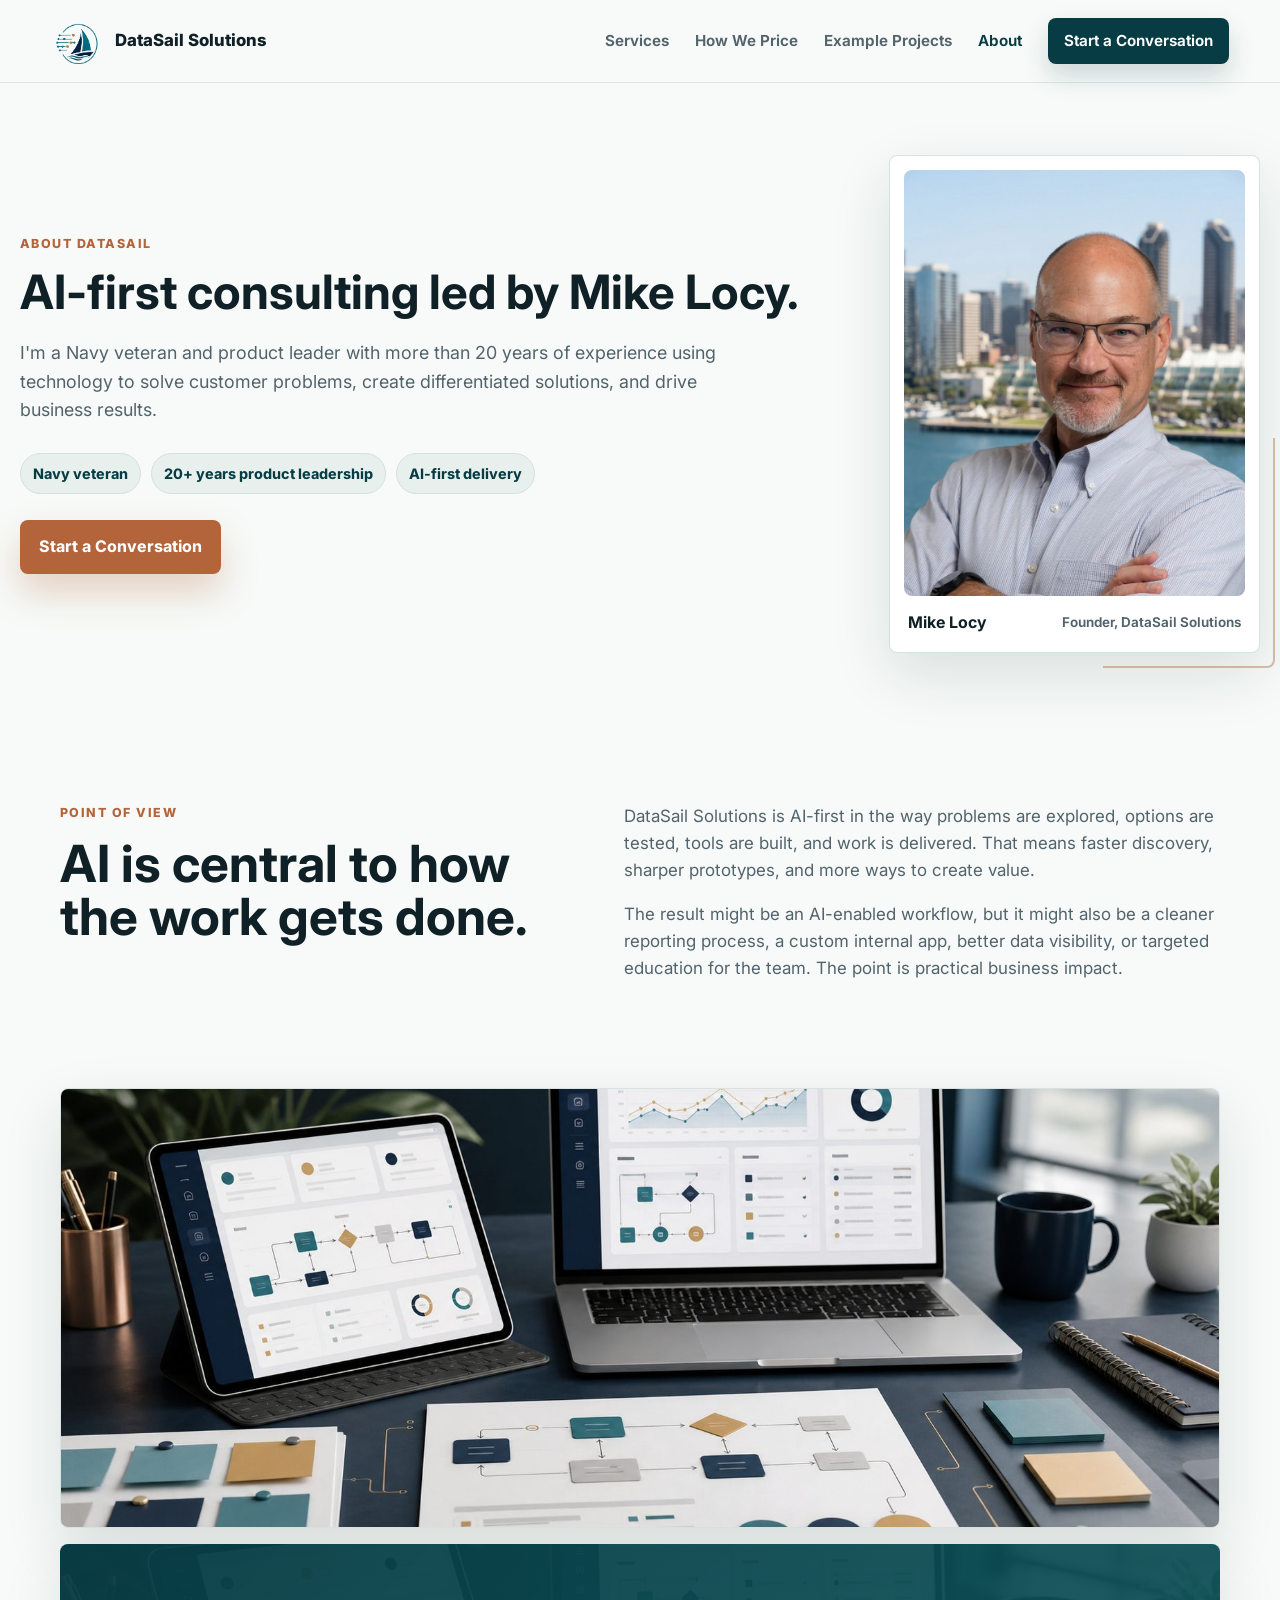
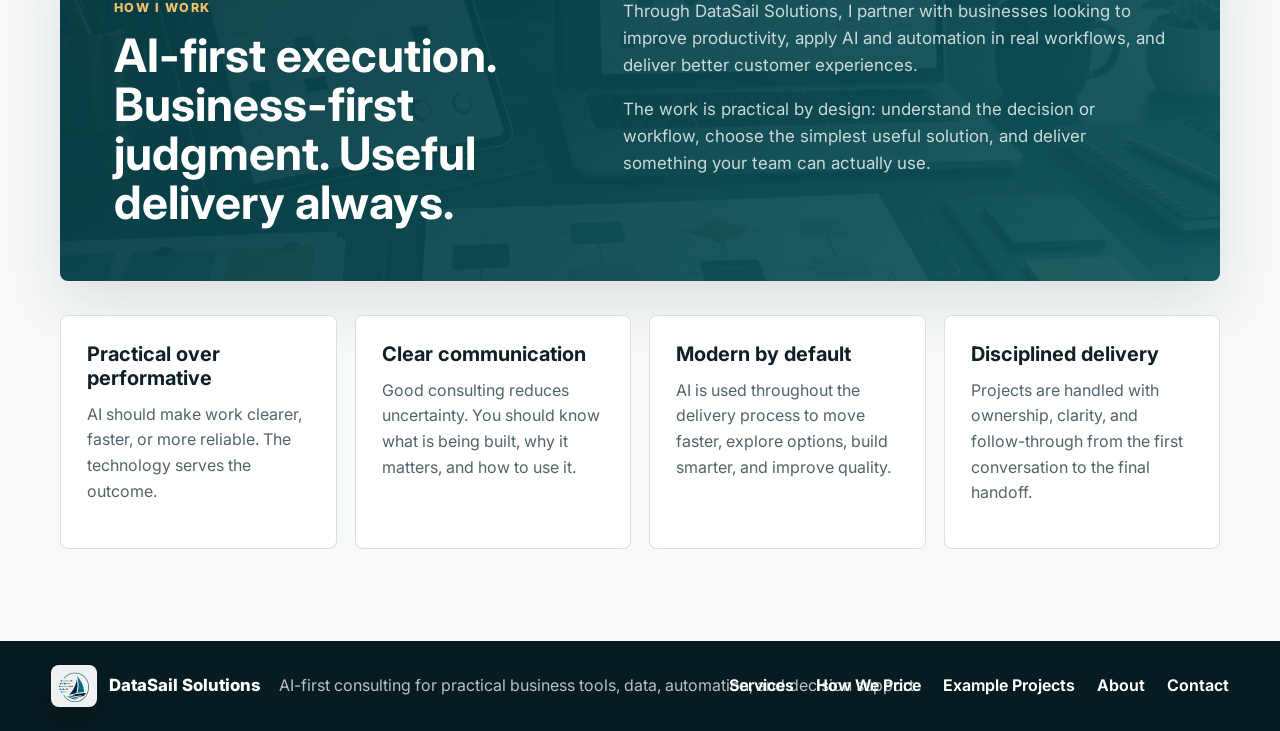
==== about.html @ 383c93e5 "Make site positioning AI-first" ====
<!DOCTYPE html>
<html lang="en">
<head>
  <meta charset="UTF-8">
  <meta name="viewport" content="width=device-width, initial-scale=1.0">
  <meta name="description" content="Learn about DataSail Solutions, an AI-first consulting practice led by Mike Locy and focused on practical business outcomes.">
  <title>About | DataSail Solutions AI-First Consulting</title>
  <link rel="preconnect" href="https://fonts.googleapis.com">
  <link rel="preconnect" href="https://fonts.gstatic.com" crossorigin>
  <link href="https://fonts.googleapis.com/css2?family=Inter:wght@400;500;600;700;800&display=swap" rel="stylesheet">
  <link rel="icon" type="image/png" sizes="32x32" href="assets/favicon-32.png">
  <link rel="apple-touch-icon" href="assets/apple-touch-icon.png">
  <link rel="stylesheet" href="css/styles.css?v=20260608-ai-first">
</head>
<body>
  <header class="site-header">
    <a class="brand" href="index.html" aria-label="Datasail Solutions home">
      <img class="brand-mark-img" src="assets/datasail-mark-option-5.png" alt="">
      <span class="brand-name">DataSail Solutions</span>
    </a>
    <button class="nav-toggle" type="button" aria-expanded="false" aria-controls="site-nav">
      <span class="sr-only">Open navigation</span>
      <span></span>
      <span></span>
      <span></span>
    </button>
    <nav class="site-nav" id="site-nav">
      <a href="services.html">Services</a>
      <a href="pricing.html">How We Price</a>
      <a href="projects.html">Example Projects</a>
      <a aria-current="page" href="about.html">About</a>
      <a class="nav-cta" href="contact.html">Start a Conversation</a>
    </nav>
  </header>

  <main>
    <section class="page-hero about-hero">
      <div class="about-hero-copy">
        <p class="eyebrow">About DataSail</p>
        <h1>AI-first consulting led by Mike Locy.</h1>
        <p>I'm a Navy veteran and product leader with more than 20 years of experience using technology to solve customer problems, create differentiated solutions, and drive business results.</p>
        <div class="about-hero-points" aria-label="Founder highlights">
          <span>Navy veteran</span>
          <span>20+ years product leadership</span>
          <span>AI-first delivery</span>
        </div>
        <a class="button primary" href="contact.html">Start a Conversation</a>
      </div>
      <figure class="about-hero-photo">
        <img src="assets/mike-locy.png" alt="Mike Locy, founder of Datasail Solutions">
        <figcaption>
          <strong>Mike Locy</strong>
          <span>Founder, DataSail Solutions</span>
        </figcaption>
      </figure>
    </section>

    <section class="section split about-story">
      <div>
        <p class="section-kicker">Point of view</p>
        <h2>AI is central to how the work gets done.</h2>
      </div>
      <div class="prose">
        <p>DataSail Solutions is AI-first in the way problems are explored, options are tested, tools are built, and work is delivered. That means faster discovery, sharper prototypes, and more ways to create value.</p>
        <p>The result might be an AI-enabled workflow, but it might also be a cleaner reporting process, a custom internal app, better data visibility, or targeted education for the team. The point is practical business impact.</p>
      </div>
    </section>

    <section class="section image-band image-band-tight">
      <img src="assets/workflow-tools.jpg" alt="Business dashboards and workflow systems arranged on a desk">
    </section>

    <section class="section about-founder-band">
      <div>
        <p class="section-kicker">How I work</p>
        <h2>AI-first execution. Business-first judgment. Useful delivery always.</h2>
      </div>
      <div class="prose">
        <p>Through DataSail Solutions, I partner with businesses looking to improve productivity, apply AI and automation in real workflows, and deliver better customer experiences.</p>
        <p>The work is practical by design: understand the decision or workflow, choose the simplest useful solution, and deliver something your team can actually use.</p>
      </div>
    </section>

    <section class="section values-grid">
      <article>
        <h3>Practical over performative</h3>
        <p>AI should make work clearer, faster, or more reliable. The technology serves the outcome.</p>
      </article>
      <article>
        <h3>Clear communication</h3>
        <p>Good consulting reduces uncertainty. You should know what is being built, why it matters, and how to use it.</p>
      </article>
      <article>
        <h3>Modern by default</h3>
        <p>AI is used throughout the delivery process to move faster, explore options, build smarter, and improve quality.</p>
      </article>
      <article>
        <h3>Disciplined delivery</h3>
        <p>Projects are handled with ownership, clarity, and follow-through from the first conversation to the final handoff.</p>
      </article>
    </section>
  </main>

  <footer class="site-footer">
    <div>
      <a class="brand footer-brand" href="index.html">
        <span class="footer-mark-chip"><img class="brand-mark-img" src="assets/datasail-mark-option-5.png" alt=""></span>
        <span class="brand-name">DataSail Solutions</span>
      </a>
      <p>AI-first consulting for practical business tools, data, automation, and decision support.</p>
    </div>
    <div class="footer-links">
      <a href="services.html">Services</a>
      <a href="pricing.html">How We Price</a>
      <a href="projects.html">Example Projects</a>
      <a href="about.html">About</a>
      <a href="contact.html">Contact</a>
    </div>
  </footer>

  <script src="js/main.js"></script>
</body>
</html>
---- css/styles.css ----
:root {
  --ink: #102027;
  --muted: #52636c;
  --line: #d7e0de;
  --paper: #f7faf8;
  --white: #ffffff;
  --teal: #0c6b6f;
  --teal-dark: #083c44;
  --copper: #b4643b;
  --gold: #d5a44b;
  --mist: #e8f0ed;
  --shadow: 0 22px 60px rgba(16, 32, 39, 0.12);
  --max: 1160px;
}

* {
  box-sizing: border-box;
}

html {
  scroll-behavior: smooth;
}

body {
  margin: 0;
  font-family: "Inter", Arial, sans-serif;
  color: var(--ink);
  background: var(--paper);
  line-height: 1.6;
}

a {
  color: inherit;
  text-decoration: none;
}

img {
  max-width: 100%;
  display: block;
}

@keyframes fade-up {
  from {
    opacity: 0;
    transform: translateY(18px);
  }

  to {
    opacity: 1;
    transform: translateY(0);
  }
}

@keyframes soft-pulse {
  0%,
  100% {
    box-shadow: 0 0 0 0 rgba(241, 193, 107, 0);
  }

  50% {
    box-shadow: 0 0 0 8px rgba(241, 193, 107, 0.12);
  }
}

@keyframes model-step {
  0%,
  14% {
    background: rgba(7, 28, 33, 0.52);
    border-color: rgba(255, 255, 255, 0.14);
    transform: translateX(0);
  }

  20%,
  34% {
    background: rgba(241, 193, 107, 0.24);
    border-color: rgba(241, 193, 107, 0.62);
    transform: translateX(6px);
  }

  42%,
  100% {
    background: rgba(7, 28, 33, 0.52);
    border-color: rgba(255, 255, 255, 0.14);
    transform: translateX(0);
  }
}

@keyframes value-sweep {
  0% {
    transform: translateX(-110%);
    opacity: 0;
  }

  18%,
  78% {
    opacity: 1;
  }

  100% {
    transform: translateX(110%);
    opacity: 0;
  }
}

@keyframes connector-flow {
  0% {
    background-position: 0 0;
  }

  100% {
    background-position: 42px 0;
  }
}

@keyframes loop-card-glow {
  0%,
  100% {
    border-color: rgba(255, 255, 255, 0.14);
    background: rgba(255, 255, 255, 0.08);
  }

  50% {
    border-color: rgba(241, 193, 107, 0.58);
    background: rgba(241, 193, 107, 0.12);
  }
}

.hero-animate {
  animation: fade-up 0.7s ease both;
}

.hero-animate:nth-child(2) {
  animation-delay: 0.12s;
}

.reveal {
  opacity: 0;
  transform: translateY(18px);
  transition:
    opacity 0.55s ease,
    transform 0.55s ease;
}

.reveal.is-visible {
  opacity: 1;
  transform: translateY(0);
}

.service-card,
.values-grid article,
.contact-panel,
.contact-notes,
.pricing-value-strip article,
.map-node,
.pricing-statement,
.pricing-callout,
.pricing-detail-grid article {
  transition:
    transform 0.2s ease,
    box-shadow 0.2s ease,
    border-color 0.2s ease;
}

.service-card:hover,
.values-grid article:hover,
.contact-panel:hover,
.contact-notes:hover,
.pricing-value-strip article:hover,
.map-node:hover,
.pricing-statement:hover,
.pricing-callout:hover,
.pricing-detail-grid article:hover {
  transform: translateY(-3px);
  border-color: rgba(12, 107, 111, 0.28);
  box-shadow: 0 18px 44px rgba(16, 32, 39, 0.1);
}

.sr-only {
  position: absolute;
  width: 1px;
  height: 1px;
  padding: 0;
  margin: -1px;
  overflow: hidden;
  clip: rect(0, 0, 0, 0);
  white-space: nowrap;
  border: 0;
}

.site-header {
  position: sticky;
  top: 0;
  z-index: 20;
  display: flex;
  align-items: center;
  justify-content: space-between;
  gap: 24px;
  padding: 18px clamp(20px, 4vw, 56px);
  background: rgba(247, 250, 248, 0.9);
  border-bottom: 1px solid rgba(215, 224, 222, 0.75);
  backdrop-filter: blur(16px);
}

.brand {
  display: inline-flex;
  align-items: center;
  gap: 12px;
  flex: 0 0 auto;
  min-width: 0;
}

.brand-mark-img {
  width: 52px;
  height: 46px;
  object-fit: contain;
  flex: 0 0 auto;
}

.brand-name {
  color: var(--ink);
  font-size: 1.05rem;
  font-weight: 800;
  letter-spacing: 0;
  line-height: 1.05;
  white-space: nowrap;
}

.site-nav {
  display: flex;
  align-items: center;
  gap: 26px;
  color: var(--muted);
  font-size: 0.95rem;
  font-weight: 650;
}

.site-nav a {
  transition: color 0.2s ease;
}

.site-nav a:hover,
.site-nav a[aria-current="page"] {
  color: var(--teal-dark);
}

.nav-cta {
  color: var(--white) !important;
  background: var(--teal-dark);
  padding: 11px 16px;
  border-radius: 8px;
  box-shadow: 0 12px 26px rgba(8, 60, 68, 0.18);
}

.nav-toggle {
  display: none;
  width: 44px;
  height: 44px;
  border: 1px solid var(--line);
  border-radius: 8px;
  background: var(--white);
  padding: 10px;
}

.nav-toggle span:not(.sr-only) {
  display: block;
  height: 2px;
  margin: 5px 0;
  background: var(--ink);
}

.hero {
  position: relative;
  min-height: min(700px, calc(100svh - 82px));
  display: grid;
  align-items: center;
  overflow: hidden;
  color: var(--white);
  background: #08272d;
}

.hero-bg {
  position: absolute;
  inset: 0;
  background:
    linear-gradient(90deg, rgba(8, 39, 45, 0.96), rgba(8, 39, 45, 0.78) 44%, rgba(8, 39, 45, 0.28)),
    linear-gradient(135deg, rgba(12, 107, 111, 0.38), rgba(180, 100, 59, 0.2)),
    url("../assets/consulting-hero.jpg");
  background-size: cover;
  background-position: center;
}

.hero-content {
  position: relative;
  width: min(var(--max), calc(100% - 40px));
  margin: 0 auto;
  padding: 82px 0 86px;
}

.eyebrow,
.section-kicker {
  margin: 0 0 14px;
  color: var(--copper);
  font-size: 0.78rem;
  font-weight: 800;
  letter-spacing: 0.12em;
  text-transform: uppercase;
}

.hero .eyebrow {
  color: #f1c16b;
}

h1,
h2,
h3,
p {
  margin-top: 0;
}

h1 {
  max-width: 1050px;
  margin-bottom: 22px;
  font-size: clamp(2.8rem, 4.8vw, 5rem);
  line-height: 1;
  letter-spacing: 0;
}

.hero-lede {
  max-width: 680px;
  color: rgba(255, 255, 255, 0.82);
  font-size: clamp(1.05rem, 1.45vw, 1.22rem);
}

.hero-actions {
  display: flex;
  flex-wrap: wrap;
  gap: 14px;
  margin-top: 26px;
}

.button {
  display: inline-flex;
  align-items: center;
  justify-content: center;
  min-height: 48px;
  padding: 13px 18px;
  border: 1px solid transparent;
  border-radius: 8px;
  font-weight: 750;
}

.button.primary {
  color: var(--white);
  background: var(--copper);
  box-shadow: 0 18px 36px rgba(180, 100, 59, 0.28);
}

.button.secondary {
  color: var(--white);
  border-color: rgba(255, 255, 255, 0.38);
  background: rgba(255, 255, 255, 0.08);
}

.trust-strip {
  display: flex;
  flex-wrap: wrap;
  gap: 10px;
  margin-top: 34px;
}

.trust-strip span {
  color: rgba(255, 255, 255, 0.82);
  border: 1px solid rgba(255, 255, 255, 0.22);
  background: rgba(255, 255, 255, 0.08);
  border-radius: 999px;
  padding: 8px 12px;
  font-size: 0.9rem;
  font-weight: 650;
}

.section {
  width: min(var(--max), calc(100% - 40px));
  margin: 0 auto;
  padding: 92px 0;
}

.split {
  display: grid;
  grid-template-columns: minmax(0, 0.9fr) minmax(0, 1.1fr);
  gap: clamp(34px, 6vw, 82px);
}

.align-center {
  align-items: center;
}

.intro h2,
.section-heading h2,
.dark-band h2,
.cta-band h2,
.page-hero h1,
.detail-row h2,
.about-story h2 {
  font-size: clamp(2rem, 4vw, 4rem);
  line-height: 1.04;
  letter-spacing: 0;
}

.prose {
  color: var(--muted);
  font-size: 1.06rem;
}

.prose p:last-child {
  margin-bottom: 0;
}

.visual-feature {
  display: grid;
  grid-template-columns: minmax(0, 1.08fr) minmax(0, 0.92fr);
  align-items: center;
  gap: clamp(30px, 5vw, 72px);
  padding-top: 30px;
}

.feature-image,
.image-band {
  margin: 0 auto;
}

.feature-image img,
.image-band img {
  width: 100%;
  border: 1px solid rgba(215, 224, 222, 0.9);
  border-radius: 8px;
  box-shadow: var(--shadow);
}

.feature-image {
  position: relative;
}

.feature-image::after {
  content: "";
  position: absolute;
  right: -18px;
  bottom: -18px;
  width: 42%;
  height: 42%;
  border-right: 2px solid rgba(180, 100, 59, 0.45);
  border-bottom: 2px solid rgba(180, 100, 59, 0.45);
  border-radius: 0 0 8px 0;
  pointer-events: none;
}

.feature-copy h2 {
  margin-bottom: 20px;
  font-size: clamp(2rem, 4vw, 3.7rem);
  line-height: 1.05;
}

.feature-copy p:not(.section-kicker) {
  color: var(--muted);
  font-size: 1.06rem;
}

.mini-metrics {
  display: flex;
  flex-wrap: wrap;
  gap: 10px;
  margin-top: 28px;
}

.mini-metrics span {
  color: var(--teal-dark);
  background: var(--mist);
  border: 1px solid var(--line);
  border-radius: 999px;
  padding: 8px 12px;
  font-size: 0.9rem;
  font-weight: 750;
}

.section-heading {
  max-width: 760px;
  margin-bottom: 36px;
}

.card-grid {
  display: grid;
  grid-template-columns: repeat(4, minmax(0, 1fr));
  gap: 18px;
}

.service-card {
  min-height: 310px;
  padding: 26px;
  background: var(--white);
  border: 1px solid var(--line);
  border-radius: 8px;
  box-shadow: 0 12px 34px rgba(16, 32, 39, 0.06);
}

.card-icon {
  display: inline-grid;
  place-items: center;
  width: 44px;
  height: 36px;
  margin-bottom: 32px;
  color: var(--teal-dark);
  background: var(--mist);
  border-radius: 8px;
  font-weight: 800;
}

.service-card h3,
.values-grid h3 {
  margin-bottom: 12px;
  font-size: 1.25rem;
  line-height: 1.2;
}

.service-card p,
.values-grid p {
  color: var(--muted);
}

.dark-band {
  width: 100%;
  max-width: none;
  padding: 88px clamp(20px, 4vw, 56px);
  color: var(--white);
  background: var(--teal-dark);
}

.dark-band > .split {
  width: min(var(--max), 100%);
  margin: 0 auto;
}

.dark-band .section-kicker {
  color: #f1c16b;
}

.process-list {
  display: grid;
  gap: 18px;
}

.process-list div {
  padding: 22px;
  border: 1px solid rgba(255, 255, 255, 0.16);
  border-radius: 8px;
  background: rgba(255, 255, 255, 0.06);
}

.process-list span {
  display: block;
  margin-bottom: 6px;
  color: #f1c16b;
  font-weight: 800;
}

.process-list p {
  margin-bottom: 0;
  color: rgba(255, 255, 255, 0.76);
}

.cta-band {
  display: flex;
  align-items: center;
  justify-content: space-between;
  gap: 32px;
  padding-top: 78px;
}

.cta-band h2 {
  max-width: 820px;
  margin-bottom: 0;
}

.page-hero {
  width: min(var(--max), calc(100% - 40px));
  margin: 0 auto;
  padding: 110px 0 70px;
}

.page-hero h1 {
  max-width: 950px;
  margin-bottom: 22px;
}

.page-hero p:not(.eyebrow) {
  max-width: 770px;
  color: var(--muted);
  font-size: 1.2rem;
}

.services-hero {
  width: min(1320px, calc(100% - 40px));
  display: grid;
  grid-template-columns: minmax(0, 1fr) minmax(400px, 0.76fr);
  align-items: center;
  gap: clamp(34px, 5vw, 68px);
  padding-top: 78px;
  padding-bottom: 62px;
}

.services-hero h1 {
  max-width: 760px;
  font-size: clamp(2.7rem, 3.6vw, 4.15rem);
  line-height: 1.03;
}

.services-hero p:not(.eyebrow) {
  max-width: 680px;
  font-size: clamp(1.05rem, 1.4vw, 1.18rem);
}

.services-hero figure {
  position: relative;
  margin: 0;
}

.services-hero figure::after {
  content: "";
  position: absolute;
  right: -16px;
  bottom: -16px;
  width: 44%;
  height: 44%;
  border-right: 2px solid rgba(180, 100, 59, 0.42);
  border-bottom: 2px solid rgba(180, 100, 59, 0.42);
  border-radius: 0 0 8px 0;
  pointer-events: none;
}

.services-hero img {
  width: 100%;
  aspect-ratio: 4 / 3;
  object-fit: cover;
  border: 1px solid rgba(215, 224, 222, 0.9);
  border-radius: 8px;
  box-shadow: var(--shadow);
}

.service-detail-list {
  padding-top: 54px;
}

.service-detail-list .detail-row h2 {
  max-width: 520px;
  font-size: clamp(1.9rem, 3vw, 3.2rem);
  line-height: 1.08;
}

.service-detail-list .detail-row {
  padding: 38px 0;
}

.pricing-hero {
  position: relative;
  width: 100%;
  min-height: min(520px, calc(100svh - 82px));
  display: grid;
  align-items: center;
  overflow: hidden;
  color: var(--white);
  background:
    linear-gradient(90deg, rgba(7, 28, 33, 0.96), rgba(8, 60, 68, 0.78) 48%, rgba(8, 60, 68, 0.38)),
    linear-gradient(135deg, rgba(180, 100, 59, 0.22), rgba(12, 107, 111, 0.18)),
    url("../assets/pricing-value.jpg");
  background-size: cover;
  background-position: center;
}

.pricing-hero-inner {
  width: min(1180px, calc(100% - 64px));
  margin: 0 auto;
  display: grid;
  grid-template-columns: minmax(0, 0.95fr) minmax(310px, 0.55fr);
  align-items: center;
  gap: clamp(34px, 6vw, 78px);
  padding: 56px 0 60px;
}

.pricing-hero h1 {
  max-width: 900px;
  color: var(--white);
  font-size: clamp(2.85rem, 4vw, 4.2rem);
  line-height: 1;
}

.pricing-hero-copy > p:not(.eyebrow) {
  max-width: 700px;
  color: rgba(255, 255, 255, 0.82);
  font-size: clamp(1.05rem, 1.45vw, 1.22rem);
}

.pricing-hero .eyebrow {
  color: #f1c16b;
}

.pricing-hero-points {
  display: flex;
  flex-wrap: wrap;
  gap: 10px;
  margin-top: 24px;
}

.pricing-hero-points span {
  color: rgba(255, 255, 255, 0.9);
  background: rgba(255, 255, 255, 0.1);
  border: 1px solid rgba(255, 255, 255, 0.2);
  border-radius: 999px;
  padding: 8px 12px;
  font-size: 0.9rem;
  font-weight: 750;
}

.pricing-hero-panel {
  position: relative;
  padding: 24px;
  background: rgba(255, 255, 255, 0.1);
  border: 1px solid rgba(255, 255, 255, 0.22);
  border-radius: 8px;
  box-shadow: 0 28px 70px rgba(0, 0, 0, 0.24);
  backdrop-filter: blur(18px);
  overflow: hidden;
}

.pricing-hero-panel::after {
  content: "";
  position: absolute;
  left: 0;
  right: 0;
  bottom: 0;
  height: 3px;
  background: linear-gradient(90deg, transparent, #f1c16b, transparent);
  animation: value-sweep 3.6s ease-in-out infinite;
}

.pricing-hero-panel > span {
  display: inline-flex;
  margin-bottom: 28px;
  color: var(--teal-dark);
  background: #f1c16b;
  border-radius: 999px;
  padding: 8px 12px;
  font-size: 0.78rem;
  font-weight: 800;
  letter-spacing: 0.08em;
  text-transform: uppercase;
  animation: soft-pulse 2.8s ease-in-out infinite;
}

.hero-equation {
  display: grid;
  gap: 10px;
}

.hero-equation strong {
  display: block;
  padding: 14px 16px;
  color: var(--white);
  background: rgba(7, 28, 33, 0.52);
  border: 1px solid rgba(255, 255, 255, 0.14);
  border-radius: 8px;
  font-size: 1.18rem;
  animation: model-step 4.8s ease-in-out infinite;
  animation-delay: calc(var(--step) * 0.55s);
}

.hero-equation b {
  color: #f1c16b;
  font-size: 1.2rem;
  line-height: 1;
  animation: soft-pulse 2.4s ease-in-out infinite;
}

.pricing-hero-panel p {
  margin: 24px 0 0;
  color: rgba(255, 255, 255, 0.78);
  font-weight: 650;
}

.pricing-principles {
  display: grid;
  grid-template-columns: minmax(0, 1.25fr) minmax(280px, 0.75fr);
  align-items: stretch;
  gap: 24px;
  padding-top: 26px;
}

.pricing-page .section {
  width: min(1120px, calc(100% - 64px));
  padding-top: 44px;
  padding-bottom: 44px;
}

.pricing-page .pricing-principles {
  padding-top: 42px;
}

.pricing-page .cta-band {
  padding-top: 42px;
  padding-bottom: 42px;
}

.pricing-page .cta-band h2 {
  max-width: 900px;
  font-size: clamp(1.85rem, 2.6vw, 2.9rem);
}

.pricing-statement,
.pricing-callout,
.pricing-detail-grid article {
  background: var(--white);
  border: 1px solid var(--line);
  border-radius: 8px;
  box-shadow: 0 14px 38px rgba(16, 32, 39, 0.06);
}

.pricing-statement {
  padding: clamp(30px, 5vw, 54px);
}

.pricing-statement h2,
.pricing-detail-grid h2 {
  margin-bottom: 18px;
  font-size: clamp(1.9rem, 3.5vw, 3.4rem);
  line-height: 1.05;
}

.pricing-statement p:not(.section-kicker),
.pricing-detail-grid p,
.pricing-detail-grid li {
  color: var(--muted);
}

.pricing-equation {
  display: flex;
  flex-wrap: wrap;
  align-items: center;
  gap: 10px;
  margin-top: 30px;
}

.pricing-equation span {
  color: var(--teal-dark);
  background: var(--mist);
  border: 1px solid var(--line);
  border-radius: 999px;
  padding: 8px 12px;
  font-size: 0.88rem;
  font-weight: 750;
}

.pricing-equation strong {
  color: var(--copper);
  font-size: 1rem;
  line-height: 1;
}

.pricing-callout {
  display: flex;
  flex-direction: column;
  justify-content: flex-end;
  padding: 28px;
  color: var(--white);
  background:
    linear-gradient(135deg, rgba(8, 60, 68, 0.94), rgba(13, 85, 91, 0.9)),
    url("../assets/ai-workshop.jpg");
  background-size: cover;
  background-position: center;
  overflow: hidden;
}

.pricing-callout span {
  display: inline-flex;
  align-self: flex-start;
  margin-bottom: 16px;
  color: var(--teal-dark);
  background: #f1c16b;
  border-radius: 999px;
  padding: 8px 12px;
  font-size: 0.8rem;
  font-weight: 800;
  text-transform: uppercase;
}

.pricing-callout p {
  margin-bottom: 0;
  color: rgba(255, 255, 255, 0.82);
  font-weight: 550;
}

.pricing-showcase {
  display: grid;
  grid-template-columns: minmax(0, 0.95fr) minmax(0, 1.05fr);
  align-items: center;
  gap: clamp(30px, 5vw, 70px);
  padding-top: 18px;
}

.pricing-showcase figure {
  margin: 0;
}

.pricing-showcase img {
  width: 100%;
  aspect-ratio: 16 / 11;
  object-fit: cover;
  border: 1px solid rgba(215, 224, 222, 0.9);
  border-radius: 8px;
  box-shadow: var(--shadow);
}

.pricing-showcase h2 {
  margin-bottom: 20px;
  font-size: clamp(2rem, 4vw, 3.8rem);
  line-height: 1.05;
}

.pricing-showcase p:not(.section-kicker) {
  color: var(--muted);
  font-size: 1.06rem;
}

.pricing-value-strip {
  display: grid;
  grid-template-columns: repeat(3, minmax(0, 1fr));
  gap: 18px;
  padding-top: 18px;
  padding-bottom: 34px;
}

.pricing-value-strip article {
  position: relative;
  min-height: 230px;
  padding: 28px;
  background: var(--white);
  border: 1px solid var(--line);
  border-radius: 8px;
  box-shadow: 0 12px 34px rgba(16, 32, 39, 0.06);
  overflow: hidden;
}

.pricing-value-strip article::after {
  content: "";
  position: absolute;
  right: -54px;
  bottom: -54px;
  width: 132px;
  height: 132px;
  border: 1px solid rgba(12, 107, 111, 0.22);
  border-radius: 50%;
}

.pricing-value-strip span {
  display: inline-grid;
  place-items: center;
  width: 44px;
  height: 36px;
  margin-bottom: 30px;
  color: var(--teal-dark);
  background: var(--mist);
  border-radius: 8px;
  font-weight: 800;
}

.pricing-value-strip h3 {
  margin-bottom: 10px;
  font-size: 1.22rem;
  line-height: 1.2;
}

.pricing-value-strip p {
  margin-bottom: 0;
  color: var(--muted);
}

.pricing-flow-section {
  padding-top: 50px;
}

.loop-focus {
  position: relative;
  display: grid;
  grid-template-columns: minmax(0, 1fr) auto minmax(0, 1fr) auto minmax(0, 1fr);
  align-items: center;
  gap: 14px;
  margin-bottom: 28px;
  padding: 24px;
  color: var(--white);
  background: linear-gradient(135deg, var(--teal-dark), #0d555b);
  border-radius: 8px;
  box-shadow: var(--shadow);
  overflow: hidden;
}

.loop-focus::before {
  content: "";
  position: absolute;
  left: 24px;
  right: 24px;
  top: 50%;
  height: 2px;
  background-image: linear-gradient(90deg, rgba(241, 193, 107, 0.16) 0 45%, rgba(241, 193, 107, 0.82) 45% 55%, rgba(241, 193, 107, 0.16) 55% 100%);
  background-size: 42px 2px;
  animation: connector-flow 1.8s linear infinite;
  opacity: 0.55;
}

.loop-focus article {
  position: relative;
  z-index: 1;
  min-height: 142px;
  padding: 20px;
  background: rgba(255, 255, 255, 0.08);
  border: 1px solid rgba(255, 255, 255, 0.14);
  border-radius: 8px;
  animation: loop-card-glow 4.2s ease-in-out infinite;
}

.loop-focus article:nth-of-type(2) {
  animation-delay: 0.6s;
}

.loop-focus article:nth-of-type(3) {
  animation-delay: 1.2s;
}

.loop-focus span {
  display: block;
  margin-bottom: 10px;
  color: #f1c16b;
  font-weight: 800;
}

.loop-focus p {
  margin-bottom: 0;
  color: rgba(255, 255, 255, 0.76);
  font-size: 0.95rem;
}

.loop-focus strong {
  color: #f1c16b;
  font-size: 1.5rem;
  animation: soft-pulse 3s ease-in-out infinite;
}

.loop-focus strong:nth-of-type(2) {
  animation-delay: 0.45s;
}

.pricing-map {
  position: relative;
  display: grid;
  grid-template-columns: repeat(3, minmax(0, 1fr));
  align-items: start;
  gap: 20px;
  padding: 28px;
  background:
    linear-gradient(135deg, rgba(232, 240, 237, 0.72), rgba(255, 255, 255, 0.76)),
    url("../assets/pricing-value.jpg");
  background-size: cover;
  background-position: center;
  border: 1px solid var(--line);
  border-radius: 8px;
  box-shadow: var(--shadow);
  overflow: hidden;
}

.pricing-map::before {
  content: "";
  position: absolute;
  inset: 0;
  background: rgba(247, 250, 248, 0.84);
}

.map-spine {
  position: absolute;
  left: 7%;
  right: 7%;
  top: 156px;
  height: 2px;
  background: linear-gradient(90deg, transparent, rgba(180, 100, 59, 0.6), transparent);
}

.map-node {
  position: relative;
  z-index: 1;
  min-height: 220px;
  padding: 24px;
  background: var(--white);
  border: 1px solid var(--line);
  border-radius: 8px;
  box-shadow: 0 12px 34px rgba(16, 32, 39, 0.06);
}

.map-node-primary {
  background: var(--teal-dark);
  border-color: rgba(255, 255, 255, 0.12);
}

.map-node span {
  display: inline-grid;
  place-items: center;
  width: 44px;
  height: 36px;
  margin-bottom: 28px;
  color: var(--teal-dark);
  background: var(--mist);
  border-radius: 8px;
  font-weight: 800;
}

.map-node-primary span,
.support-card span {
  color: var(--teal-dark);
  background: #f1c16b;
}

.map-node h3 {
  margin-bottom: 10px;
  font-size: 1.2rem;
  line-height: 1.2;
}

.map-node p {
  margin-bottom: 0;
  color: var(--muted);
  font-size: 0.96rem;
}

.map-node-primary h3,
.support-card h3 {
  color: var(--white);
}

.map-node-primary p,
.support-card p {
  color: rgba(255, 255, 255, 0.76);
}

.map-loop {
  position: relative;
  z-index: 1;
  grid-column: span 2;
  display: grid;
  grid-template-columns: repeat(2, minmax(0, 1fr));
  gap: 20px;
  padding: 20px;
  border: 1px solid rgba(180, 100, 59, 0.38);
  border-radius: 8px;
  background: rgba(255, 251, 247, 0.86);
}

.loop-start,
.loop-end {
  border-color: rgba(180, 100, 59, 0.38);
  background: linear-gradient(180deg, #fff, #fbf7f3);
}

.loop-start::before,
.loop-end::before {
  content: "Iterate";
  position: absolute;
  right: 18px;
  top: 18px;
  color: var(--copper);
  font-size: 0.72rem;
  font-weight: 800;
  letter-spacing: 0.1em;
  text-transform: uppercase;
}

.map-loop .loop-start::before,
.map-loop .loop-end::before {
  display: none;
}

.loop-badge {
  position: absolute;
  left: 50%;
  top: 18px;
  z-index: 2;
  transform: translateX(-50%);
  color: var(--white);
  background: var(--copper);
  border-radius: 999px;
  padding: 7px 11px;
  font-size: 0.72rem;
  font-weight: 800;
  letter-spacing: 0.06em;
  text-align: center;
  text-transform: uppercase;
  white-space: nowrap;
}

.support-card {
  grid-column: span 3;
  min-height: auto;
  color: var(--white);
  background: var(--teal-dark);
  border-color: rgba(255, 255, 255, 0.12);
}

.support-card p {
  max-width: 800px;
}

.flow-note {
  max-width: 820px;
  margin: 24px 0 0;
  color: var(--muted);
  font-size: 1.02rem;
}

.pricing-detail-grid {
  display: grid;
  grid-template-columns: repeat(2, minmax(0, 1fr));
  gap: 24px;
  padding-top: 34px;
}

.pricing-detail-grid article {
  padding: clamp(28px, 5vw, 48px);
}

.pricing-detail-grid ul {
  margin: 22px 0 0;
  padding-left: 20px;
}

.pricing-detail-grid li {
  margin-bottom: 10px;
}

.pricing-band {
  margin-top: 24px;
}

.pricing-brief {
  display: grid;
  grid-template-columns: minmax(0, 1.12fr) minmax(320px, 0.88fr);
  gap: 18px;
  padding-top: 34px;
  padding-bottom: 26px;
}

.pricing-promise,
.pricing-economics,
.pricing-process-grid article,
.pricing-factor-list article {
  background: var(--white);
  border: 1px solid var(--line);
  border-radius: 8px;
  box-shadow: 0 14px 38px rgba(16, 32, 39, 0.06);
}

.pricing-promise {
  padding: clamp(28px, 3.5vw, 40px);
}

.pricing-promise h2,
.pricing-factors-panel h2 {
  margin-bottom: 18px;
  font-size: clamp(1.9rem, 2.9vw, 2.85rem);
  line-height: 1.05;
}

.pricing-promise p:not(.section-kicker),
.pricing-factors-panel p,
.pricing-process-grid p,
.pricing-factor-list p {
  color: var(--muted);
}

.pricing-economics {
  display: flex;
  flex-direction: column;
  justify-content: space-between;
  min-height: 320px;
  padding: 24px;
  color: var(--white);
  background:
    linear-gradient(145deg, rgba(7, 28, 33, 0.96), rgba(8, 60, 68, 0.9)),
    url("../assets/pricing-value.jpg");
  background-size: cover;
  background-position: center;
  overflow: hidden;
}

.pricing-economics > span {
  align-self: flex-start;
  color: var(--teal-dark);
  background: #f1c16b;
  border-radius: 999px;
  padding: 8px 12px;
  font-size: 0.76rem;
  font-weight: 850;
  letter-spacing: 0.08em;
  text-transform: uppercase;
}

.pricing-economics strong {
  display: block;
  margin-top: auto;
  color: var(--white);
  font-size: clamp(1.95rem, 3.2vw, 2.9rem);
  line-height: 1;
}

.pricing-economics p {
  margin: 16px 0 22px;
  color: rgba(255, 255, 255, 0.78);
}

.pricing-economics dl {
  display: grid;
  gap: 8px;
  margin: 0;
}

.pricing-economics div {
  display: flex;
  justify-content: space-between;
  gap: 14px;
  padding: 10px 12px;
  background: rgba(255, 255, 255, 0.1);
  border: 1px solid rgba(255, 255, 255, 0.14);
  border-radius: 8px;
}

.pricing-economics dt,
.pricing-economics dd {
  margin: 0;
}

.pricing-economics dt {
  color: #f1c16b;
  font-weight: 850;
}

.pricing-economics dd {
  color: rgba(255, 255, 255, 0.82);
}

.pricing-process-compact {
  padding-top: 22px;
  padding-bottom: 26px;
}

.pricing-process-compact .section-heading {
  display: block;
  max-width: 980px;
  margin-bottom: 24px;
}

.pricing-process-compact .section-heading h2 {
  max-width: 940px;
  font-size: clamp(1.95rem, 2.7vw, 3rem);
}

.pricing-process-compact .section-heading .prose {
  max-width: 760px;
  margin: 16px 0 0;
}

.pricing-process-grid {
  display: grid;
  grid-template-columns: repeat(4, minmax(0, 1fr));
  gap: 14px;
}

.pricing-process-grid article {
  position: relative;
  min-height: 160px;
  padding: 20px;
  overflow: hidden;
}

.pricing-process-grid article::after {
  content: "";
  position: absolute;
  right: -44px;
  bottom: -44px;
  width: 116px;
  height: 116px;
  border: 1px solid rgba(12, 107, 111, 0.18);
  border-radius: 50%;
}

.pricing-process-grid span {
  display: inline-grid;
  place-items: center;
  width: 42px;
  height: 34px;
  margin-bottom: 24px;
  color: var(--teal-dark);
  background: var(--mist);
  border-radius: 8px;
  font-weight: 850;
}

.pricing-process-grid h3 {
  margin-bottom: 10px;
  font-size: 1.18rem;
  line-height: 1.18;
}

.pricing-factors-panel {
  display: grid;
  grid-template-columns: minmax(0, 0.88fr) minmax(0, 1.12fr);
  gap: 18px;
  align-items: stretch;
  padding-top: 28px;
  padding-bottom: 34px;
}

.pricing-factors-panel > div:first-child {
  padding: clamp(30px, 4.5vw, 46px);
  color: var(--white);
  background:
    linear-gradient(145deg, rgba(7, 28, 33, 0.96), rgba(8, 60, 68, 0.88)),
    url("../assets/ai-workshop.jpg");
  background-size: cover;
  background-position: center;
  border-radius: 8px;
  box-shadow: var(--shadow);
}

.pricing-factors-panel > div:first-child .section-kicker {
  color: #f1c16b;
}

.pricing-factors-panel > div:first-child h2 {
  color: var(--white);
}

.pricing-factors-panel > div:first-child p {
  color: rgba(255, 255, 255, 0.78);
}

.pricing-factor-list {
  display: grid;
  grid-template-columns: repeat(2, minmax(0, 1fr));
  gap: 14px;
}

.pricing-factor-list article {
  min-height: 138px;
  padding: 20px;
}

.pricing-factor-list span {
  display: block;
  margin-bottom: 16px;
  color: var(--copper);
  font-size: 0.78rem;
  font-weight: 850;
  letter-spacing: 0.08em;
  text-transform: uppercase;
}

.projects-hero {
  width: min(1320px, calc(100% - 40px));
  display: grid;
  grid-template-columns: minmax(0, 1fr) minmax(360px, 0.6fr);
  align-items: center;
  gap: clamp(34px, 5vw, 68px);
  padding-top: 78px;
  padding-bottom: 54px;
}

.projects-hero h1 {
  max-width: 880px;
  font-size: clamp(2.7rem, 3.7vw, 4.25rem);
  line-height: 1.03;
}

.projects-hero p:not(.eyebrow) {
  max-width: 700px;
  font-size: clamp(1.05rem, 1.4vw, 1.18rem);
}

.projects-hero-board {
  position: relative;
  padding: 24px;
  color: var(--white);
  background:
    linear-gradient(145deg, rgba(7, 28, 33, 0.96), rgba(8, 60, 68, 0.9)),
    url("../assets/workflow-tools.jpg");
  background-size: cover;
  background-position: center;
  border: 1px solid rgba(241, 193, 107, 0.24);
  border-radius: 8px;
  box-shadow: var(--shadow);
  overflow: hidden;
}

.projects-hero-board::after {
  content: "";
  position: absolute;
  right: -50px;
  bottom: -50px;
  width: 140px;
  height: 140px;
  border: 1px solid rgba(241, 193, 107, 0.28);
  border-radius: 50%;
}

.hero-board-header {
  position: relative;
  z-index: 1;
  display: flex;
  align-items: center;
  justify-content: space-between;
  gap: 14px;
  margin-bottom: 18px;
}

.hero-board-kicker {
  display: inline-flex;
  color: var(--teal-dark);
  background: #f1c16b;
  border-radius: 999px;
  padding: 8px 12px;
  font-size: 0.76rem;
  font-weight: 850;
  letter-spacing: 0.08em;
  text-transform: uppercase;
}

.hero-board-header strong {
  color: #f1c16b;
  font-size: 1.05rem;
}

.projects-hero-board h2 {
  position: relative;
  z-index: 1;
  max-width: 420px;
  margin-bottom: 18px;
  color: var(--white);
  font-size: clamp(1.6rem, 2.4vw, 2.35rem);
  line-height: 1.05;
}

.hero-board-chart {
  position: relative;
  z-index: 1;
  min-height: 150px;
  margin-bottom: 16px;
  padding: 18px;
  background: rgba(255, 255, 255, 0.1);
  border: 1px solid rgba(255, 255, 255, 0.18);
  border-radius: 8px;
  overflow: hidden;
}

.hero-board-chart::after {
  content: "";
  position: absolute;
  inset: auto 18px 20px;
  height: 1px;
  background: rgba(255, 255, 255, 0.32);
}

.hero-board-line {
  position: absolute;
  inset: 20px;
  border-left: 1px solid rgba(255, 255, 255, 0.24);
  border-bottom: 1px solid rgba(255, 255, 255, 0.24);
}

.hero-board-line::after {
  content: "";
  position: absolute;
  left: 9%;
  right: 8%;
  top: 47%;
  height: 2px;
  background: linear-gradient(90deg, #f1c16b, #70d3cf);
  transform: rotate(-9deg);
  transform-origin: left center;
}

.hero-board-bars {
  position: absolute;
  left: 28px;
  right: 128px;
  bottom: 25px;
  display: flex;
  align-items: flex-end;
  gap: 10px;
  height: 74px;
}

.hero-board-bars span {
  display: block;
  width: 24px;
  height: var(--bar);
  background: rgba(241, 193, 107, 0.88);
  border-radius: 6px 6px 0 0;
}

.hero-board-chart em {
  position: absolute;
  right: 24px;
  bottom: 27px;
  color: #f1c16b;
  font-size: 2rem;
  font-style: normal;
  font-weight: 850;
  line-height: 1;
}

.hero-board-metrics {
  position: relative;
  z-index: 1;
  display: grid;
  grid-template-columns: repeat(2, minmax(0, 1fr));
  gap: 10px;
  margin: 0;
}

.hero-board-metrics div {
  padding: 12px;
  background: rgba(255, 255, 255, 0.1);
  border: 1px solid rgba(255, 255, 255, 0.14);
  border-radius: 8px;
}

.hero-board-metrics dt {
  margin-bottom: 6px;
  color: #f1c16b;
  font-size: 0.66rem;
  font-weight: 850;
  letter-spacing: 0.06em;
  text-transform: uppercase;
}

.hero-board-metrics dd {
  margin: 0;
  color: rgba(255, 255, 255, 0.82);
  font-size: 0.88rem;
  line-height: 1.25;
}

.contact-hero {
  width: min(1320px, calc(100% - 40px));
  display: grid;
  grid-template-columns: minmax(0, 1fr) minmax(360px, 0.62fr);
  align-items: center;
  gap: clamp(34px, 5vw, 68px);
  padding-top: 78px;
  padding-bottom: 54px;
}

.contact-hero h1 {
  max-width: 820px;
  font-size: clamp(2.7rem, 3.7vw, 4.25rem);
  line-height: 1.03;
}

.contact-hero p:not(.eyebrow) {
  max-width: 700px;
  font-size: clamp(1.05rem, 1.4vw, 1.18rem);
}

.contact-hero-card {
  position: relative;
  padding: 28px;
  color: var(--white);
  background:
    linear-gradient(145deg, rgba(7, 28, 33, 0.96), rgba(8, 60, 68, 0.91)),
    url("../assets/pricing-value.jpg");
  background-size: cover;
  background-position: center;
  border: 1px solid rgba(241, 193, 107, 0.24);
  border-radius: 8px;
  box-shadow: var(--shadow);
  overflow: hidden;
}

.contact-hero-card::after {
  content: "";
  position: absolute;
  right: -48px;
  bottom: -48px;
  width: 136px;
  height: 136px;
  border: 1px solid rgba(241, 193, 107, 0.3);
  border-radius: 50%;
}

.contact-hero-card > span {
  display: inline-flex;
  margin-bottom: 22px;
  color: var(--teal-dark);
  background: #f1c16b;
  border-radius: 999px;
  padding: 8px 12px;
  font-size: 0.76rem;
  font-weight: 850;
  letter-spacing: 0.08em;
  text-transform: uppercase;
}

.contact-hero-card h2 {
  position: relative;
  z-index: 1;
  margin-bottom: 18px;
  color: var(--white);
  font-size: clamp(1.75rem, 2.6vw, 2.55rem);
  line-height: 1.05;
}

.contact-hero-card a {
  position: relative;
  z-index: 1;
  display: inline-flex;
  margin-bottom: 22px;
  color: #f1c16b;
  font-size: 1.08rem;
  font-weight: 850;
  overflow-wrap: anywhere;
}

.contact-hero-card dl {
  position: relative;
  z-index: 1;
  display: grid;
  gap: 10px;
  margin: 0;
}

.contact-hero-card dl div {
  padding: 12px;
  background: rgba(255, 255, 255, 0.1);
  border: 1px solid rgba(255, 255, 255, 0.14);
  border-left: 3px solid #f1c16b;
  border-radius: 8px;
}

.contact-hero-card dt {
  margin-bottom: 5px;
  color: #f1c16b;
  font-size: 0.68rem;
  font-weight: 850;
  letter-spacing: 0.06em;
  text-transform: uppercase;
}

.contact-hero-card dd {
  margin: 0;
  color: rgba(255, 255, 255, 0.82);
  font-size: 0.92rem;
  line-height: 1.35;
}

.about-hero {
  width: min(1320px, calc(100% - 40px));
  display: grid;
  grid-template-columns: minmax(0, 1fr) minmax(300px, 0.46fr);
  align-items: center;
  gap: clamp(34px, 5vw, 68px);
  padding-top: 72px;
  padding-bottom: 58px;
}

.about-hero h1 {
  max-width: 840px;
  font-size: clamp(2.7rem, 3.7vw, 4.25rem);
  line-height: 1.03;
}

.about-hero p:not(.eyebrow) {
  max-width: 740px;
  font-size: clamp(1.05rem, 1.4vw, 1.2rem);
}

.about-hero-points {
  display: flex;
  flex-wrap: wrap;
  gap: 10px;
  margin: 28px 0 26px;
}

.about-hero-points span {
  color: var(--teal-dark);
  background: var(--mist);
  border: 1px solid var(--line);
  border-radius: 999px;
  padding: 8px 12px;
  font-size: 0.9rem;
  font-weight: 750;
}

.about-hero-photo {
  position: relative;
  margin: 0;
  padding: 14px;
  background: var(--white);
  border: 1px solid rgba(12, 107, 111, 0.18);
  border-radius: 8px;
  box-shadow: var(--shadow);
}

.about-hero-photo::after {
  content: "";
  position: absolute;
  right: -16px;
  bottom: -16px;
  width: 46%;
  height: 46%;
  border-right: 2px solid rgba(180, 100, 59, 0.42);
  border-bottom: 2px solid rgba(180, 100, 59, 0.42);
  border-radius: 0 0 8px 0;
  pointer-events: none;
}

.about-hero-photo img {
  width: 100%;
  aspect-ratio: 4 / 5;
  object-fit: cover;
  object-position: center top;
  border-radius: 8px;
}

.about-hero-photo figcaption {
  display: flex;
  align-items: center;
  justify-content: space-between;
  gap: 14px;
  padding: 14px 4px 2px;
}

.about-hero-photo strong {
  color: var(--ink);
  font-size: 1rem;
}

.about-hero-photo span {
  color: var(--muted);
  font-size: 0.84rem;
  font-weight: 650;
  text-align: right;
}

.about-founder-band {
  display: grid;
  grid-template-columns: minmax(0, 0.9fr) minmax(0, 1.1fr);
  gap: clamp(30px, 5vw, 70px);
  padding: clamp(34px, 5vw, 54px);
  color: var(--white);
  background:
    linear-gradient(135deg, rgba(8, 60, 68, 0.96), rgba(13, 85, 91, 0.92)),
    url("../assets/workflow-tools.jpg");
  background-size: cover;
  background-position: center;
  border-radius: 8px;
  box-shadow: var(--shadow);
}

.about-founder-band .section-kicker {
  color: #f1c16b;
}

.about-founder-band h2 {
  margin-bottom: 0;
  color: var(--white);
  font-size: clamp(2rem, 3.6vw, 3.4rem);
  line-height: 1.06;
}

.about-founder-band .prose {
  color: rgba(255, 255, 255, 0.78);
}

.construction-panel {
  display: grid;
  grid-template-columns: minmax(0, 0.9fr) minmax(0, 1.1fr);
  align-items: center;
  gap: clamp(28px, 5vw, 64px);
  padding: clamp(34px, 5vw, 58px);
  color: var(--white);
  background:
    linear-gradient(135deg, rgba(8, 60, 68, 0.95), rgba(13, 85, 91, 0.9)),
    url("../assets/workflow-tools.jpg");
  background-size: cover;
  background-position: center;
  border-radius: 8px;
  box-shadow: var(--shadow);
}

.construction-panel .section-kicker {
  color: #f1c16b;
}

.construction-panel h2 {
  margin-bottom: 0;
  font-size: clamp(2rem, 4vw, 3.7rem);
  line-height: 1.05;
}

.construction-panel p:not(.section-kicker) {
  margin-bottom: 0;
  color: rgba(255, 255, 255, 0.78);
  font-size: 1.06rem;
}

.project-preview-grid {
  display: grid;
  grid-template-columns: repeat(4, minmax(0, 1fr));
  gap: 18px;
  padding-top: 34px;
}

.project-preview-grid article {
  position: relative;
  display: flex;
  flex-direction: column;
  min-height: 285px;
  padding: 30px;
  background: linear-gradient(180deg, #ffffff, #f8fbf9);
  border: 1px solid rgba(12, 107, 111, 0.18);
  border-radius: 8px;
  box-shadow: 0 22px 54px rgba(16, 32, 39, 0.12);
  overflow: hidden;
}

.project-preview-grid article::before {
  content: "";
  position: absolute;
  inset: 0 0 auto;
  height: 5px;
  background: linear-gradient(90deg, var(--teal), var(--gold));
}

.featured-project-card {
  color: var(--white);
  background:
    linear-gradient(135deg, rgba(8, 60, 68, 0.96), rgba(13, 85, 91, 0.92)),
    url("../assets/workflow-tools.jpg") !important;
  background-size: cover !important;
  background-position: center !important;
  border-color: rgba(8, 60, 68, 0.42) !important;
  box-shadow: 0 26px 62px rgba(8, 60, 68, 0.24) !important;
}

.project-card-muted {
  background:
    linear-gradient(180deg, rgba(255, 255, 255, 0.94), rgba(242, 246, 244, 0.96)),
    repeating-linear-gradient(135deg, rgba(12, 107, 111, 0.08) 0 1px, transparent 1px 12px) !important;
}

.project-preview-grid span {
  display: inline-grid;
  place-items: center;
  width: 44px;
  height: 36px;
  margin-bottom: 22px;
  color: var(--teal-dark);
  background: var(--mist);
  border-radius: 8px;
  font-weight: 800;
}

.featured-project-card span {
  color: var(--teal-dark);
  background: #f1c16b;
}

.project-card-muted span {
  color: #6a7a82;
  background: #eef3f1;
}

.project-status {
  display: inline-flex;
  align-self: flex-start;
  margin: 0 0 18px;
  padding: 7px 10px;
  color: var(--copper);
  background: #fff6ec;
  border: 1px solid rgba(180, 100, 59, 0.22);
  border-radius: 999px;
  font-size: 0.74rem;
  font-weight: 850;
  letter-spacing: 0.08em;
  text-transform: uppercase;
}

.featured-project-card .project-status {
  color: #f1c16b;
  background: rgba(241, 193, 107, 0.12);
  border-color: rgba(241, 193, 107, 0.34);
}

.project-preview-grid h3 {
  margin-bottom: 12px;
  font-size: 1.32rem;
  line-height: 1.2;
}

.project-preview-grid p {
  color: var(--muted);
}

.featured-project-card p {
  color: rgba(255, 255, 255, 0.78);
}

.project-card-muted h3,
.project-card-muted p:not(.project-status) {
  color: #6a7a82;
}

.project-card-muted .text-link {
  color: #5f7178;
}

.text-link {
  display: inline-flex;
  align-items: center;
  justify-content: center;
  align-self: flex-start;
  margin-top: 12px;
  min-height: 42px;
  padding: 10px 14px;
  color: var(--teal-dark);
  background: var(--white);
  border: 1px solid rgba(12, 107, 111, 0.24);
  border-radius: 8px;
  font-weight: 800;
  box-shadow: 0 10px 24px rgba(16, 32, 39, 0.08);
}

.featured-project-card .text-link {
  color: var(--teal-dark);
  background: #f1c16b;
  border-color: rgba(241, 193, 107, 0.72);
  box-shadow: 0 14px 30px rgba(0, 0, 0, 0.22);
}

.placeholder-detail {
  padding: clamp(34px, 5vw, 58px);
  background: var(--white);
  border: 1px solid var(--line);
  border-radius: 8px;
  box-shadow: var(--shadow);
}

.placeholder-detail h2 {
  max-width: 820px;
  margin-bottom: 12px;
  font-size: clamp(2rem, 4vw, 3.5rem);
  line-height: 1.05;
}

.project-catalog {
  align-items: stretch;
  grid-template-columns: repeat(2, minmax(0, 1fr));
  padding-top: 34px;
}

.project-card {
  position: relative;
  display: flex;
  flex-direction: column;
  min-height: 420px;
  padding: 0;
  background: var(--white);
  border: 1px solid rgba(12, 107, 111, 0.18);
  border-radius: 8px;
  box-shadow: 0 24px 64px rgba(16, 32, 39, 0.13);
  overflow: hidden;
}

.project-preview-grid article.project-card {
  padding: 0;
}

.project-preview-grid article.project-card::before {
  content: none;
  display: none;
}

.project-preview-grid article.project-card-live {
  color: var(--white);
  background:
    linear-gradient(145deg, rgba(7, 28, 33, 0.96), rgba(8, 60, 68, 0.9)),
    url("../assets/workflow-tools.jpg");
  background-size: cover;
  background-position: center;
  border-color: rgba(241, 193, 107, 0.22);
  box-shadow: 0 30px 74px rgba(8, 60, 68, 0.28);
}

.project-preview-grid article.project-card-quiet {
  background:
    linear-gradient(180deg, rgba(255, 255, 255, 0.98), rgba(244, 248, 246, 0.98)),
    repeating-linear-gradient(135deg, rgba(12, 107, 111, 0.07) 0 1px, transparent 1px 13px);
}

.project-card-top {
  display: flex;
  align-items: center;
  justify-content: space-between;
  gap: 12px;
  padding: 24px 24px 0;
}

.project-card-number,
.project-card-status {
  display: inline-flex;
  align-items: center;
  width: auto;
  height: auto;
  min-width: max-content;
  max-width: 100%;
  margin: 0;
  min-height: 32px;
  border-radius: 999px;
  padding: 7px 10px;
  font-size: 0.74rem;
  font-weight: 850;
  letter-spacing: 0.06em;
  text-transform: uppercase;
  white-space: normal;
}

.project-preview-grid .project-card-number,
.project-preview-grid .project-card-status {
  width: auto;
  height: auto;
  margin: 0;
}

.project-card-number {
  color: var(--teal-dark);
  background: var(--mist);
  border: 1px solid var(--line);
}

.project-card-status {
  color: var(--copper);
  background: #fff6ec;
  border: 1px solid rgba(180, 100, 59, 0.24);
}

.project-card-live .project-card-number,
.project-card-live .project-card-status {
  color: var(--teal-dark);
  background: #f1c16b;
  border-color: rgba(241, 193, 107, 0.62);
}

.project-card-visual {
  position: relative;
  min-height: 104px;
  margin: 22px 24px 24px;
  padding: 18px;
  background: rgba(255, 255, 255, 0.1);
  border: 1px solid rgba(255, 255, 255, 0.18);
  border-radius: 8px;
  overflow: hidden;
}

.project-card-visual::after {
  content: "";
  position: absolute;
  inset: auto 18px 18px;
  height: 1px;
  background: rgba(255, 255, 255, 0.28);
}

.mini-chart-line {
  position: absolute;
  inset: 18px;
  border-left: 1px solid rgba(255, 255, 255, 0.24);
  border-bottom: 1px solid rgba(255, 255, 255, 0.24);
}

.mini-chart-line::after {
  content: "";
  position: absolute;
  left: 10%;
  right: 8%;
  top: 50%;
  height: 2px;
  background: linear-gradient(90deg, #f1c16b, #70d3cf);
  transform: rotate(-10deg);
  transform-origin: left center;
}

.mini-chart-bars {
  position: absolute;
  left: 22px;
  right: 96px;
  bottom: 22px;
  display: flex;
  align-items: flex-end;
  gap: 8px;
  height: 54px;
}

.mini-chart-bars span {
  display: block;
  width: 18px;
  height: var(--bar);
  margin: 0;
  background: rgba(241, 193, 107, 0.86);
  border-radius: 5px 5px 0 0;
}

.project-card-visual strong {
  position: absolute;
  right: 18px;
  bottom: 20px;
  color: #f1c16b;
  font-size: 1.65rem;
  line-height: 1;
}

.project-card-visual-empty {
  display: grid;
  grid-template-columns: repeat(3, 1fr);
  gap: 10px;
  background: rgba(232, 240, 237, 0.62);
  border-color: rgba(12, 107, 111, 0.12);
}

.project-card-visual-empty span {
  width: auto;
  height: auto;
  min-height: 64px;
  margin: 0;
  background: rgba(255, 255, 255, 0.68);
  border: 1px dashed rgba(12, 107, 111, 0.2);
  border-radius: 8px;
}

.project-card-visual-image {
  display: block;
  min-height: 188px;
  padding: 0;
  background: rgba(255, 255, 255, 0.94);
}

.project-card-visual-image::after {
  content: none;
}

.project-card-visual-image img {
  display: block;
  width: 100%;
  height: 100%;
  min-height: 188px;
  object-fit: contain;
  object-position: center;
}

.project-card-app .project-card-visual-image img {
  object-position: center;
}

.project-card h3,
.project-card p:not(.project-card-status) {
  padding-inline: 24px;
}

.project-card h3 {
  margin-bottom: 12px;
  font-size: 1.34rem;
  line-height: 1.2;
}

.project-card p:not(.project-card-status) {
  color: var(--muted);
}

.project-card-live p:not(.project-card-status) {
  color: rgba(255, 255, 255, 0.8);
}

.project-card-proof {
  display: grid;
  gap: 8px;
  margin: 0 24px 22px;
  padding: 0;
  text-align: left;
}

.project-card-proof div {
  display: block;
  min-width: 0;
  padding: 10px 12px 10px 13px;
  background: rgba(255, 255, 255, 0.8);
  border: 1px solid rgba(12, 107, 111, 0.14);
  border-left: 3px solid rgba(180, 100, 59, 0.42);
  border-radius: 8px;
  text-align: left;
}

.project-card-live .project-card-proof div {
  background: rgba(255, 255, 255, 0.1);
  border-color: rgba(255, 255, 255, 0.14);
  border-left-color: #f1c16b;
}

.project-card-proof dt {
  margin: 0 0 3px;
  color: var(--copper);
  font-size: 0.62rem;
  font-weight: 850;
  letter-spacing: 0.04em;
  line-height: 1.15;
  text-transform: uppercase;
}

.project-card-live .project-card-proof dt {
  color: #f1c16b;
}

.project-card-proof dd {
  margin: 0;
  color: var(--muted);
  font-size: 0.78rem;
  line-height: 1.32;
  overflow-wrap: anywhere;
}

.project-card-live .project-card-proof dd {
  color: rgba(255, 255, 255, 0.78);
}

@media (min-width: 760px) {
  .project-card-app .project-card-proof dd {
    overflow: hidden;
    text-overflow: ellipsis;
    white-space: nowrap;
  }
}

.project-card-action {
  display: inline-flex;
  align-items: center;
  justify-content: center;
  min-height: 46px;
  margin: auto 24px 24px;
  padding: 12px 16px;
  color: var(--teal-dark);
  background: var(--white);
  border: 1px solid rgba(12, 107, 111, 0.22);
  border-radius: 8px;
  font-weight: 850;
  box-shadow: 0 12px 28px rgba(16, 32, 39, 0.1);
}

.project-card-live .project-card-action {
  background: #f1c16b;
  border-color: rgba(241, 193, 107, 0.62);
  box-shadow: 0 18px 34px rgba(0, 0, 0, 0.22);
}

.project-card-no-action {
  padding-bottom: 34px;
}

.project-preview-grid article.project-card-no-action {
  padding-bottom: 34px;
}

.project-card-no-action .project-card-proof {
  margin-bottom: 0;
}

.case-hero {
  position: relative;
  display: grid;
  grid-template-columns: minmax(0, 0.95fr) minmax(360px, 0.7fr);
  align-items: center;
  gap: clamp(36px, 6vw, 80px);
  min-height: min(620px, calc(100svh - 82px));
  padding: 78px max(20px, calc((100vw - var(--max)) / 2)) 84px;
  color: var(--white);
  background:
    linear-gradient(90deg, rgba(7, 28, 33, 0.97), rgba(8, 60, 68, 0.86) 50%, rgba(8, 60, 68, 0.5)),
    linear-gradient(135deg, rgba(180, 100, 59, 0.22), rgba(12, 107, 111, 0.18)),
    url("../assets/workflow-tools.jpg");
  background-size: cover;
  background-position: center;
  overflow: hidden;
}

.case-hero-app {
  background:
    linear-gradient(90deg, rgba(7, 28, 33, 0.97), rgba(8, 60, 68, 0.84) 52%, rgba(8, 60, 68, 0.48)),
    linear-gradient(135deg, rgba(36, 159, 84, 0.18), rgba(241, 193, 107, 0.18)),
    url("../assets/workflow-tools.jpg");
  background-size: cover;
  background-position: center;
}

.case-hero::after {
  content: "";
  position: absolute;
  left: max(20px, calc((100vw - var(--max)) / 2));
  right: max(20px, calc((100vw - var(--max)) / 2));
  bottom: 34px;
  height: 1px;
  background: linear-gradient(90deg, rgba(241, 193, 107, 0.72), transparent);
}

.case-hero-copy,
.case-report-card {
  position: relative;
  z-index: 1;
}

.case-hero .eyebrow {
  color: #f1c16b;
}

.case-hero h1 {
  max-width: 900px;
  color: var(--white);
  font-size: clamp(3rem, 4.7vw, 5rem);
  line-height: 1;
}

.case-hero-copy > p:not(.eyebrow) {
  max-width: 700px;
  color: rgba(255, 255, 255, 0.82);
  font-size: clamp(1.05rem, 1.45vw, 1.22rem);
}

.case-hero-tags {
  display: flex;
  flex-wrap: wrap;
  gap: 10px;
  margin-top: 24px;
}

.case-hero-tags span {
  color: rgba(255, 255, 255, 0.88);
  background: rgba(255, 255, 255, 0.1);
  border: 1px solid rgba(255, 255, 255, 0.18);
  border-radius: 999px;
  padding: 8px 12px;
  font-size: 0.9rem;
  font-weight: 750;
}

.case-report-card {
  padding: 24px;
  color: var(--ink);
  background: rgba(255, 255, 255, 0.94);
  border: 1px solid rgba(255, 255, 255, 0.3);
  border-radius: 8px;
  box-shadow: 0 30px 78px rgba(0, 0, 0, 0.28);
}

.case-app-preview {
  position: relative;
  z-index: 1;
  margin: 0;
  padding: 0;
  background: rgba(255, 255, 255, 0.08);
  border: 1px solid rgba(255, 255, 255, 0.18);
  border-radius: 8px;
  box-shadow: 0 30px 78px rgba(0, 0, 0, 0.28);
  overflow: hidden;
}

.case-app-preview img {
  display: block;
  width: 100%;
  height: auto;
}

.report-window-bar {
  display: flex;
  gap: 7px;
  margin-bottom: 26px;
}

.report-window-bar span {
  width: 10px;
  height: 10px;
  background: var(--line);
  border-radius: 50%;
}

.report-window-bar span:first-child {
  background: var(--copper);
}

.report-window-bar span:nth-child(2) {
  background: var(--gold);
}

.report-window-bar span:nth-child(3) {
  background: var(--teal);
}

.report-label {
  margin-bottom: 8px;
  color: var(--copper);
  font-size: 0.76rem;
  font-weight: 800;
  letter-spacing: 0.1em;
  text-transform: uppercase;
}

.case-report-card h2 {
  margin-bottom: 18px;
  font-size: clamp(1.6rem, 3vw, 2.5rem);
  line-height: 1.04;
}

.report-kpis {
  display: grid;
  grid-template-columns: repeat(3, minmax(0, 1fr));
  gap: 10px;
  margin-bottom: 24px;
}

.report-kpis div {
  min-height: 98px;
  padding: 14px;
  background: var(--paper);
  border: 1px solid var(--line);
  border-radius: 8px;
}

.report-kpis span,
.report-bars span {
  display: block;
  color: var(--muted);
  font-size: 0.74rem;
  font-weight: 800;
  letter-spacing: 0.06em;
  text-transform: uppercase;
}

.report-kpis strong {
  display: block;
  margin-top: 12px;
  color: var(--teal-dark);
  font-size: clamp(1.1rem, 2vw, 1.45rem);
  line-height: 1.1;
}

.report-bars {
  display: grid;
  gap: 13px;
}

.report-bars div {
  display: grid;
  grid-template-columns: 130px minmax(0, 1fr) 42px;
  align-items: center;
  gap: 10px;
}

.report-bars b {
  position: relative;
  display: block;
  height: 10px;
  background: var(--mist);
  border-radius: 999px;
  overflow: hidden;
}

.report-bars b::after {
  content: "";
  position: absolute;
  inset: 0 auto 0 0;
  width: var(--score);
  background: linear-gradient(90deg, var(--teal), var(--gold));
  border-radius: inherit;
}

.report-bars em {
  color: var(--teal-dark);
  font-style: normal;
  font-weight: 800;
}

.case-summary-grid {
  display: grid;
  grid-template-columns: repeat(3, minmax(0, 1fr));
  gap: 24px;
  padding-top: 34px;
}

.case-standard-grid {
  display: grid;
  grid-template-columns: repeat(3, minmax(0, 1fr));
  align-items: stretch;
  gap: 20px;
  padding-top: 34px;
}

.case-summary-grid article,
.case-standard-grid article,
.analysis-method-grid article,
.recommendation-stack article {
  background: var(--white);
  border: 1px solid var(--line);
  border-radius: 8px;
  box-shadow: 0 14px 38px rgba(16, 32, 39, 0.06);
}

.case-summary-grid article {
  padding: clamp(28px, 5vw, 48px);
}

.case-standard-grid article {
  position: relative;
  min-height: 360px;
  padding: clamp(28px, 4vw, 42px);
  overflow: hidden;
}

.case-standard-grid article::after {
  content: "";
  position: absolute;
  right: -46px;
  bottom: -46px;
  width: 128px;
  height: 128px;
  border: 1px solid rgba(12, 107, 111, 0.18);
  border-radius: 50%;
}

.case-summary-grid h2,
.case-standard-grid h2,
.case-analysis-showcase h2,
.case-dark-band h2,
.case-recommendation h2 {
  margin-bottom: 18px;
  font-size: clamp(2rem, 4vw, 3.8rem);
  line-height: 1.05;
}

.case-summary-grid h2 {
  font-size: clamp(1.85rem, 3.2vw, 3.15rem);
}

.case-standard-grid h2 {
  margin-bottom: 18px;
  font-size: clamp(1.55rem, 2.5vw, 2.35rem);
}

.case-summary-grid p:not(.section-kicker),
.case-standard-grid p:not(.section-kicker),
.analysis-method-grid p,
.recommendation-stack p {
  color: var(--muted);
}

.app-build-section {
  padding-top: 34px;
}

.app-build-grid {
  display: grid;
  grid-template-columns: repeat(4, minmax(0, 1fr));
  gap: 16px;
}

.app-build-grid article {
  min-height: 240px;
  padding: 24px;
  background: var(--white);
  border: 1px solid var(--line);
  border-radius: 8px;
  box-shadow: 0 14px 38px rgba(16, 32, 39, 0.06);
}

.app-build-grid span {
  display: inline-flex;
  margin-bottom: 26px;
  color: var(--teal-dark);
  background: var(--mist);
  border: 1px solid var(--line);
  border-radius: 999px;
  padding: 7px 10px;
  font-size: 0.76rem;
  font-weight: 850;
}

.app-build-grid h3 {
  margin-bottom: 10px;
  font-size: 1.22rem;
}

.app-build-grid p {
  margin-bottom: 0;
  color: var(--muted);
  font-size: 0.95rem;
}

.case-brief {
  display: grid;
  grid-template-columns: minmax(0, 0.86fr) minmax(0, 1.14fr);
  gap: clamp(30px, 6vw, 74px);
  align-items: start;
}

.case-brief h2,
.report-embed-section h2 {
  margin-bottom: 18px;
  font-size: clamp(2.1rem, 4.4vw, 4.1rem);
  line-height: 1.05;
}

.case-brief-points {
  display: grid;
  gap: 18px;
}

.case-brief-points article {
  padding: 24px 0;
  border-top: 1px solid var(--line);
}

.case-brief-points h3 {
  margin-bottom: 8px;
  font-size: 1.2rem;
}

.case-brief-points p {
  margin-bottom: 0;
  color: var(--muted);
}

.report-embed-section {
  padding-top: 34px;
}

.report-embed-shell {
  height: 6200px;
  min-height: 6200px;
  background: var(--white);
  border: 1px solid var(--line);
  border-radius: 8px;
  box-shadow: var(--shadow);
  overflow: hidden;
}

.report-embed-shell iframe {
  width: 100%;
  height: 100%;
  border: 0;
  background: var(--white);
}

.report-open-link {
  margin-top: 18px;
}

.report-snapshots-section {
  padding-top: 34px;
}

.report-snapshot-grid {
  display: grid;
  grid-template-columns: minmax(0, 1.12fr) minmax(0, 0.88fr);
  gap: 18px;
  align-items: start;
}

.report-snapshot-card {
  margin: 0;
  background: var(--white);
  border: 1px solid var(--line);
  border-radius: 8px;
  box-shadow: var(--shadow);
  overflow: hidden;
}

.report-snapshot-card-large {
  grid-row: span 2;
}

.report-snapshot-card img {
  width: 100%;
  height: auto;
  min-height: 0;
  object-fit: contain;
  object-position: left top;
  background: var(--white);
}

.report-snapshot-card figcaption {
  margin: 0;
  padding: 18px 20px;
  color: var(--muted);
  background: var(--white);
  border-top: 1px solid var(--line);
  font-size: 0.95rem;
}

@media (max-width: 1080px) {
  .report-snapshot-grid {
    grid-template-columns: 1fr;
  }

  .report-snapshot-card-large {
    grid-row: auto;
  }
}

.report-highlight-section {
  padding-top: 42px;
}

.report-dashboard {
  padding: clamp(22px, 4vw, 34px);
  background:
    linear-gradient(135deg, rgba(7, 28, 33, 0.04), rgba(12, 107, 111, 0.06)),
    var(--white);
  border: 1px solid var(--line);
  border-radius: 8px;
  box-shadow: var(--shadow);
}

.report-dashboard-header {
  display: flex;
  align-items: flex-start;
  justify-content: space-between;
  gap: 24px;
  margin-bottom: 20px;
}

.report-dashboard-header h3 {
  max-width: 760px;
  margin-bottom: 0;
  font-size: clamp(1.6rem, 3vw, 2.7rem);
  line-height: 1.08;
}

.report-dashboard-header > span {
  flex: 0 0 auto;
  color: var(--teal-dark);
  background: var(--mist);
  border: 1px solid var(--line);
  border-radius: 999px;
  padding: 8px 12px;
  font-size: 0.82rem;
  font-weight: 800;
}

.report-metric-row {
  display: grid;
  grid-template-columns: repeat(4, minmax(0, 1fr));
  gap: 12px;
  margin-bottom: 16px;
}

.report-metric-row article,
.report-panel {
  background: var(--paper);
  border: 1px solid var(--line);
  border-radius: 8px;
}

.report-metric-row article {
  min-height: 128px;
  padding: 18px;
}

.report-metric-row span {
  display: block;
  color: var(--muted);
  font-size: 0.76rem;
  font-weight: 800;
  letter-spacing: 0.08em;
  text-transform: uppercase;
}

.report-metric-row strong {
  display: block;
  margin-top: 18px;
  color: var(--teal-dark);
  font-size: clamp(1.35rem, 2.6vw, 2.2rem);
  line-height: 1.04;
}

.report-visual-grid {
  display: grid;
  grid-template-columns: minmax(0, 1.1fr) minmax(280px, 0.9fr);
  gap: 16px;
  margin-bottom: 16px;
}

.report-panel {
  padding: 20px;
  overflow: hidden;
}

.report-wide {
  grid-row: span 2;
}

.panel-heading {
  display: flex;
  align-items: flex-start;
  justify-content: space-between;
  gap: 18px;
  margin-bottom: 18px;
}

.panel-heading h4 {
  margin: 0;
  font-size: 1.18rem;
  line-height: 1.2;
}

.panel-heading p {
  max-width: 300px;
  margin: 0;
  color: var(--muted);
  font-size: 0.9rem;
  text-align: right;
}

.accuracy-chart {
  display: grid;
  gap: 16px;
}

.accuracy-chart div {
  display: grid;
  grid-template-columns: 180px minmax(0, 1fr) 58px;
  align-items: center;
  gap: 12px;
}

.accuracy-chart span {
  color: var(--muted);
  font-size: 0.88rem;
  font-weight: 750;
}

.accuracy-chart b {
  position: relative;
  display: block;
  height: 14px;
  background: var(--white);
  border: 1px solid rgba(215, 224, 222, 0.85);
  border-radius: 999px;
  overflow: hidden;
}

.accuracy-chart b::after {
  content: "";
  position: absolute;
  inset: 0 auto 0 0;
  width: var(--score);
  background: linear-gradient(90deg, var(--teal), var(--gold));
  border-radius: inherit;
}

.accuracy-chart em {
  color: var(--teal-dark);
  font-style: normal;
  font-weight: 850;
  text-align: right;
}

.report-mini-table,
.report-comparison-table {
  width: 100%;
  border-collapse: collapse;
}

.report-mini-table th,
.report-mini-table td,
.report-comparison-table th,
.report-comparison-table td {
  padding: 12px 10px;
  border-bottom: 1px solid var(--line);
  text-align: left;
  vertical-align: top;
}

.report-mini-table th,
.report-comparison-table th {
  color: var(--teal-dark);
  font-size: 0.74rem;
  font-weight: 850;
  letter-spacing: 0.06em;
  text-transform: uppercase;
}

.report-mini-table td,
.report-comparison-table td {
  color: var(--muted);
  font-size: 0.92rem;
}

.report-mini-table td:first-child,
.report-comparison-table td:first-child {
  color: var(--ink);
  font-weight: 750;
}

.triage-band {
  display: grid;
  grid-template-columns: 0.8fr 1.2fr 0.8fr;
  margin: 18px 0;
  border: 1px solid var(--line);
  border-radius: 8px;
  overflow: hidden;
}

.triage-band span {
  min-height: 74px;
  display: grid;
  place-items: center;
  padding: 12px;
  color: var(--white);
  background: var(--teal-dark);
  font-size: 0.82rem;
  font-weight: 850;
  text-align: center;
}

.triage-band span:nth-child(2) {
  color: var(--teal-dark);
  background: #f1c16b;
}

.triage-band span:nth-child(3) {
  background: var(--copper);
}

.triage-stats {
  display: grid;
  grid-template-columns: repeat(2, minmax(0, 1fr));
  gap: 10px;
}

.triage-stats div {
  padding: 14px;
  background: var(--white);
  border: 1px solid var(--line);
  border-radius: 8px;
}

.triage-stats strong {
  display: block;
  color: var(--teal-dark);
  font-size: 1.55rem;
  line-height: 1;
}

.triage-stats span {
  display: block;
  margin-top: 8px;
  color: var(--muted);
  font-size: 0.86rem;
}

.report-table-wrap {
  overflow-x: auto;
  background: var(--paper);
  border: 1px solid var(--line);
  border-radius: 8px;
}

.report-comparison-table {
  min-width: 860px;
}

.case-analysis-showcase {
  padding-top: 42px;
}

.analysis-method-grid {
  display: grid;
  grid-template-columns: repeat(4, minmax(0, 1fr));
  gap: 18px;
}

.analysis-method-grid article {
  min-height: 300px;
  padding: 26px;
}

.analysis-method-grid span {
  display: inline-grid;
  place-items: center;
  width: 44px;
  height: 36px;
  margin-bottom: 30px;
  color: var(--teal-dark);
  background: var(--mist);
  border-radius: 8px;
  font-weight: 800;
}

.analysis-method-grid h3 {
  margin-bottom: 12px;
  font-size: 1.18rem;
  line-height: 1.2;
}

.case-dark-band {
  width: 100%;
  padding: 90px clamp(20px, 4vw, 56px);
  color: var(--white);
  background:
    linear-gradient(135deg, rgba(7, 28, 33, 0.96), rgba(8, 60, 68, 0.92)),
    url("../assets/pricing-value.jpg");
  background-size: cover;
  background-position: center;
}

.case-dark-inner {
  width: min(var(--max), 100%);
  margin: 0 auto;
  display: grid;
  grid-template-columns: minmax(0, 0.88fr) minmax(0, 1.12fr);
  align-items: center;
  gap: clamp(34px, 6vw, 82px);
}

.case-dark-band .section-kicker {
  color: #f1c16b;
}

.case-dark-band p {
  color: rgba(255, 255, 255, 0.78);
  font-size: 1.05rem;
}

.case-outcome-list {
  display: grid;
  grid-template-columns: repeat(3, minmax(0, 1fr));
  gap: 14px;
}

.case-outcome-list article {
  min-height: 240px;
  padding: 22px;
  background: rgba(255, 255, 255, 0.08);
  border: 1px solid rgba(255, 255, 255, 0.16);
  border-radius: 8px;
}

.case-outcome-list span {
  display: block;
  margin-bottom: 18px;
  color: #f1c16b;
  font-size: 0.78rem;
  font-weight: 800;
  letter-spacing: 0.08em;
  text-transform: uppercase;
}

.case-outcome-list strong {
  display: block;
  margin-bottom: 16px;
  color: var(--white);
  font-size: clamp(2rem, 4vw, 3rem);
  line-height: 1;
}

.case-recommendation {
  display: grid;
  grid-template-columns: minmax(0, 0.8fr) minmax(0, 1.2fr);
  gap: clamp(30px, 6vw, 80px);
  align-items: start;
}

.recommendation-stack {
  display: grid;
  gap: 16px;
}

.recommendation-stack article {
  padding: 24px;
}

.recommendation-stack h3 {
  margin-bottom: 8px;
  font-size: 1.18rem;
}

.image-band {
  padding-top: 0;
  padding-bottom: 20px;
}

.image-band img {
  max-height: 440px;
  object-fit: cover;
}

.image-band-tight {
  padding-top: 10px;
  padding-bottom: 16px;
}

.detail-row {
  display: grid;
  grid-template-columns: minmax(0, 0.8fr) minmax(0, 1.2fr);
  gap: clamp(30px, 6vw, 80px);
  padding: 44px 0;
  border-top: 1px solid var(--line);
}

.detail-row ul,
.contact-notes ul {
  margin: 24px 0 0;
  padding-left: 20px;
}

.detail-row li,
.contact-notes li {
  margin-bottom: 9px;
}

.values-grid {
  display: grid;
  grid-template-columns: repeat(4, minmax(0, 1fr));
  gap: 18px;
  padding-top: 34px;
}

.founder-section {
  padding-top: 28px;
  padding-bottom: 28px;
}

.founder-card {
  display: grid;
  grid-template-columns: minmax(220px, 300px) minmax(0, 1fr);
  align-items: center;
  gap: clamp(28px, 5vw, 64px);
  padding: clamp(30px, 5vw, 54px);
  color: var(--white);
  background: linear-gradient(135deg, var(--teal-dark), #0d555b);
  border-radius: 8px;
  box-shadow: var(--shadow);
}

.founder-photo {
  margin: 0;
}

.founder-photo img {
  width: 100%;
  aspect-ratio: 4 / 5;
  object-fit: cover;
  object-position: center top;
  border: 1px solid rgba(255, 255, 255, 0.2);
  border-radius: 8px;
  box-shadow: 0 18px 42px rgba(4, 24, 28, 0.28);
}

.founder-copy {
  display: grid;
  grid-template-columns: minmax(0, 0.95fr) minmax(0, 1.05fr);
  gap: clamp(26px, 5vw, 58px);
  align-items: center;
}

.founder-card .section-kicker {
  color: #f1c16b;
}

.founder-card h2 {
  margin-bottom: 0;
  font-size: clamp(2rem, 4vw, 3.6rem);
  line-height: 1.06;
}

.founder-card .prose {
  color: rgba(255, 255, 255, 0.78);
}

.values-grid article {
  padding: 26px;
  background: var(--white);
  border: 1px solid var(--line);
  border-radius: 8px;
}

.contact-layout {
  display: grid;
  grid-template-columns: minmax(0, 0.85fr) minmax(0, 1.15fr);
  gap: 24px;
  padding-top: 28px;
}

.contact-panel,
.contact-notes {
  padding: clamp(28px, 5vw, 48px);
  background: var(--white);
  border: 1px solid var(--line);
  border-radius: 8px;
  box-shadow: 0 14px 38px rgba(16, 32, 39, 0.06);
}

.contact-panel h2,
.contact-notes h2 {
  font-size: clamp(1.6rem, 3vw, 2.3rem);
  line-height: 1.08;
}

.contact-panel p,
.contact-notes {
  color: var(--muted);
}

.contact-link {
  display: inline-flex;
  margin-top: 12px;
  color: var(--teal-dark);
  font-size: 1.2rem;
  font-weight: 800;
  overflow-wrap: anywhere;
}

.site-footer {
  display: flex;
  align-items: center;
  justify-content: space-between;
  gap: 28px;
  padding: 24px clamp(20px, 4vw, 56px);
  color: rgba(255, 255, 255, 0.72);
  background: #071c21;
}

.site-footer > div:first-child {
  display: flex;
  align-items: center;
  min-width: 0;
  gap: 18px;
}

.footer-brand {
  margin-bottom: 0;
  color: var(--white);
}

.footer-brand .brand-name {
  color: var(--white);
}

.footer-brand .brand-mark-img {
  width: 38px;
  height: 34px;
}

.footer-mark-chip {
  display: grid;
  place-items: center;
  width: 46px;
  height: 42px;
  background: rgba(255, 255, 255, 0.94);
  border: 1px solid rgba(255, 255, 255, 0.22);
  border-radius: 8px;
  box-shadow: 0 14px 28px rgba(0, 0, 0, 0.22);
}

.site-footer p {
  max-width: none;
  margin: 0;
  white-space: nowrap;
}

.footer-links {
  display: flex;
  align-items: center;
  justify-content: flex-end;
  flex-wrap: nowrap;
  gap: 22px;
  color: var(--white);
  font-weight: 650;
  white-space: nowrap;
}

@media (max-width: 980px) {
  .card-grid,
  .values-grid,
  .project-preview-grid,
  .pricing-value-strip,
  .analysis-method-grid,
  .report-metric-row,
  .case-outcome-list,
  .case-standard-grid {
    grid-template-columns: repeat(2, minmax(0, 1fr));
  }

  .pricing-map {
    grid-template-columns: 1fr;
  }

  .map-loop,
  .support-card {
    grid-column: auto;
  }

  .service-card {
    min-height: 250px;
  }
}

@media (max-width: 780px) {
  .site-header {
    align-items: flex-start;
  }

  .nav-toggle {
    display: block;
  }

  .site-nav {
    position: absolute;
    left: 20px;
    right: 20px;
    top: calc(100% + 8px);
    display: none;
    flex-direction: column;
    align-items: stretch;
    gap: 0;
    padding: 10px;
    background: var(--white);
    border: 1px solid var(--line);
    border-radius: 8px;
    box-shadow: var(--shadow);
  }

  .site-nav.is-open {
    display: flex;
  }

  .site-nav a {
    padding: 12px;
  }

  .nav-cta {
    text-align: center;
  }

  .hero {
    min-height: auto;
  }

  .hero-content {
    padding: 50px 0 24px;
  }

  h1 {
    font-size: clamp(2.45rem, 11vw, 3.5rem);
  }

  .hero-actions {
    margin-top: 22px;
  }

  .trust-strip {
    margin-top: 24px;
  }

  .split,
  .visual-feature,
  .services-hero,
  .projects-hero,
  .contact-hero,
  .about-hero,
  .about-founder-band,
  .case-hero,
  .case-brief,
  .case-summary-grid,
    .case-standard-grid,
    .case-dark-inner,
    .case-recommendation,
    .report-snapshot-grid,
    .report-visual-grid,
  .app-build-grid,
  .pricing-hero-inner,
  .pricing-showcase,
  .pricing-principles,
  .pricing-detail-grid,
  .pricing-brief,
  .pricing-factors-panel,
  .pricing-process-compact .section-heading,
  .construction-panel,
  .detail-row,
  .contact-layout,
  .founder-card,
  .founder-copy {
    grid-template-columns: 1fr;
  }

  .founder-photo img {
    max-height: 420px;
  }

  .section {
    padding: 68px 0;
  }

  .pricing-page .section {
    padding-top: 48px;
    padding-bottom: 48px;
  }

  .dark-band {
    padding-top: 68px;
    padding-bottom: 68px;
  }

  .cta-band {
    align-items: flex-start;
    flex-direction: column;
  }

  .page-hero {
    padding-top: 82px;
  }

  .services-hero {
    padding-top: 58px;
    padding-bottom: 42px;
  }

  .services-hero h1 {
    font-size: clamp(2.4rem, 10vw, 3.4rem);
  }

  .services-hero img {
    aspect-ratio: 16 / 9;
  }

  .projects-hero {
    padding-top: 58px;
    padding-bottom: 42px;
  }

  .projects-hero h1 {
    font-size: clamp(2.35rem, 9.5vw, 3.3rem);
  }

  .projects-hero-board {
    display: none;
  }

  .contact-hero {
    padding-top: 58px;
    padding-bottom: 42px;
  }

  .contact-hero h1 {
    font-size: clamp(2.35rem, 9.5vw, 3.3rem);
  }

  .contact-hero-card {
    display: none;
  }

  .about-hero {
    padding-top: 20px;
    padding-bottom: 18px;
  }

  .about-hero h1 {
    font-size: clamp(2.1rem, 8.3vw, 2.85rem);
  }

  .about-hero-points {
    margin: 18px 0 18px;
  }

  .about-hero-photo {
    order: -1;
    display: grid;
    grid-template-columns: 96px minmax(0, 1fr);
    align-items: center;
    gap: 12px;
    max-width: 100%;
    padding: 10px;
  }

  .about-hero-photo img {
    width: 96px;
    height: 96px;
    aspect-ratio: auto;
  }

  .about-hero-photo figcaption {
    align-items: flex-start;
    flex-direction: column;
    gap: 2px;
    padding: 0;
  }

  .about-hero-photo span {
    text-align: left;
  }

  .about-founder-band {
    padding: 30px;
  }

  .pricing-hero {
    min-height: auto;
  }

  .case-hero {
    min-height: auto;
    padding-top: 64px;
    padding-bottom: 68px;
  }

  .pricing-hero-inner {
    padding: 58px 0 62px;
  }

  .pricing-hero h1 {
    font-size: clamp(2.7rem, 12vw, 4.1rem);
  }

  .pricing-hero-points {
    margin-top: 22px;
  }

  .pricing-hero-panel {
    display: none;
  }

  .pricing-process-grid,
  .pricing-factor-list {
    grid-template-columns: repeat(2, minmax(0, 1fr));
  }

  .pricing-hero-panel > span {
    margin-bottom: 18px;
  }

  .hero-equation strong {
    padding: 12px 14px;
  }

  .case-report-card {
    display: none;
  }

  .case-app-preview {
    max-width: 620px;
  }

  .pricing-value-strip article {
    min-height: 0;
  }

  .site-footer {
    align-items: flex-start;
    flex-direction: column;
    gap: 18px;
  }

  .site-footer p {
    white-space: normal;
  }

  .footer-links {
    flex-wrap: wrap;
    justify-content: flex-start;
  }

  .map-spine {
    display: none;
  }

  .loop-focus {
    grid-template-columns: 1fr;
    gap: 10px;
    margin-bottom: 18px;
    padding: 18px;
  }

  .loop-focus::before {
    top: 24px;
    bottom: 24px;
    left: 50%;
    right: auto;
    width: 2px;
    height: auto;
    background-image: linear-gradient(180deg, rgba(241, 193, 107, 0.16) 0 45%, rgba(241, 193, 107, 0.82) 45% 55%, rgba(241, 193, 107, 0.16) 55% 100%);
    background-size: 2px 42px;
    animation-name: connector-flow;
  }

  .loop-focus strong {
    justify-self: center;
    transform: rotate(90deg);
    font-size: 1.18rem;
  }

  .loop-focus article {
    min-height: 0;
    padding: 16px;
  }
}

@media (max-width: 560px) {
  .pricing-page .section,
  .pricing-hero-inner {
    width: min(var(--max), calc(100% - 40px));
  }

  .brand {
    gap: 9px;
  }

  .brand-mark-img {
    width: 44px;
    height: 40px;
  }

  .brand-name {
    font-size: 0.92rem;
  }

  .card-grid,
  .values-grid,
  .project-preview-grid,
  .pricing-value-strip,
  .analysis-method-grid,
  .pricing-process-grid,
  .pricing-factor-list,
  .report-metric-row,
  .case-outcome-list,
  .pricing-map,
  .map-loop {
    grid-template-columns: 1fr;
  }

  .report-kpis,
  .report-bars div,
  .accuracy-chart div,
  .triage-stats,
  .triage-band {
    grid-template-columns: 1fr;
  }

  .report-bars em,
  .accuracy-chart em {
    justify-self: start;
    text-align: left;
  }

  .report-dashboard-header,
  .panel-heading {
    flex-direction: column;
  }

  .panel-heading p {
    text-align: left;
  }

  .report-embed-shell {
    height: 6600px;
    min-height: 6600px;
  }

  .report-snapshot-card-large {
    grid-row: auto;
  }

  .report-snapshot-card img,
  .report-snapshot-card-large img {
    min-height: auto;
  }

  .pricing-map {
    padding: 18px;
  }

  .map-loop {
    grid-column: auto;
  }

  .loop-badge {
    position: static;
    transform: none;
    white-space: normal;
    align-self: start;
    justify-self: start;
  }

  .support-card {
    grid-column: auto;
  }

  .hero-actions,
  .hero-actions .button,
  .cta-band .button,
  .project-preview-grid .text-link {
    width: 100%;
  }

  .project-preview-grid {
    gap: 22px;
    padding-top: 12px;
  }

  .project-preview-grid article {
    min-height: auto;
    padding: 28px 24px;
    border-color: rgba(12, 107, 111, 0.24);
    box-shadow: 0 18px 44px rgba(16, 32, 39, 0.14);
  }

  .featured-project-card {
    box-shadow: 0 22px 52px rgba(8, 60, 68, 0.28) !important;
  }

  .project-preview-grid h3 {
    font-size: 1.28rem;
  }

  .project-catalog {
    padding-top: 12px;
  }

  .project-card {
    min-height: auto;
    box-shadow: 0 20px 48px rgba(16, 32, 39, 0.16);
  }

  .project-preview-grid article.project-card {
    padding: 0;
  }

  .project-card-top {
    align-items: flex-start;
    flex-direction: row;
    justify-content: space-between;
    padding: 22px 22px 0;
  }

  .project-card-number,
  .project-card-status {
    max-width: calc(50% - 6px);
    padding: 7px 9px;
    font-size: 0.66rem;
    line-height: 1.15;
  }

  .project-card-visual {
    min-height: 88px;
    margin: 20px 22px 22px;
  }

  .project-card-visual-image,
  .project-card-visual-image img {
    min-height: 168px;
  }

  .project-card-visual-empty span {
    min-height: 52px;
  }

  .project-card h3,
  .project-card p:not(.project-card-status) {
    padding-inline: 22px;
  }

  .project-card h3 {
    font-size: 1.42rem;
  }

  .project-card-action {
    width: calc(100% - 44px);
    margin: auto 22px 22px;
  }

  .project-card-proof {
    margin-inline: 22px;
  }

  .trust-strip span {
    width: 100%;
  }

  .footer-links {
    flex-direction: column;
    gap: 12px;
  }
}

@media (prefers-reduced-motion: reduce) {
  *,
  *::before,
  *::after {
    animation-duration: 0.001ms !important;
    animation-iteration-count: 1 !important;
    scroll-behavior: auto !important;
    transition-duration: 0.001ms !important;
  }

  .reveal {
    opacity: 1;
    transform: none;
  }
}
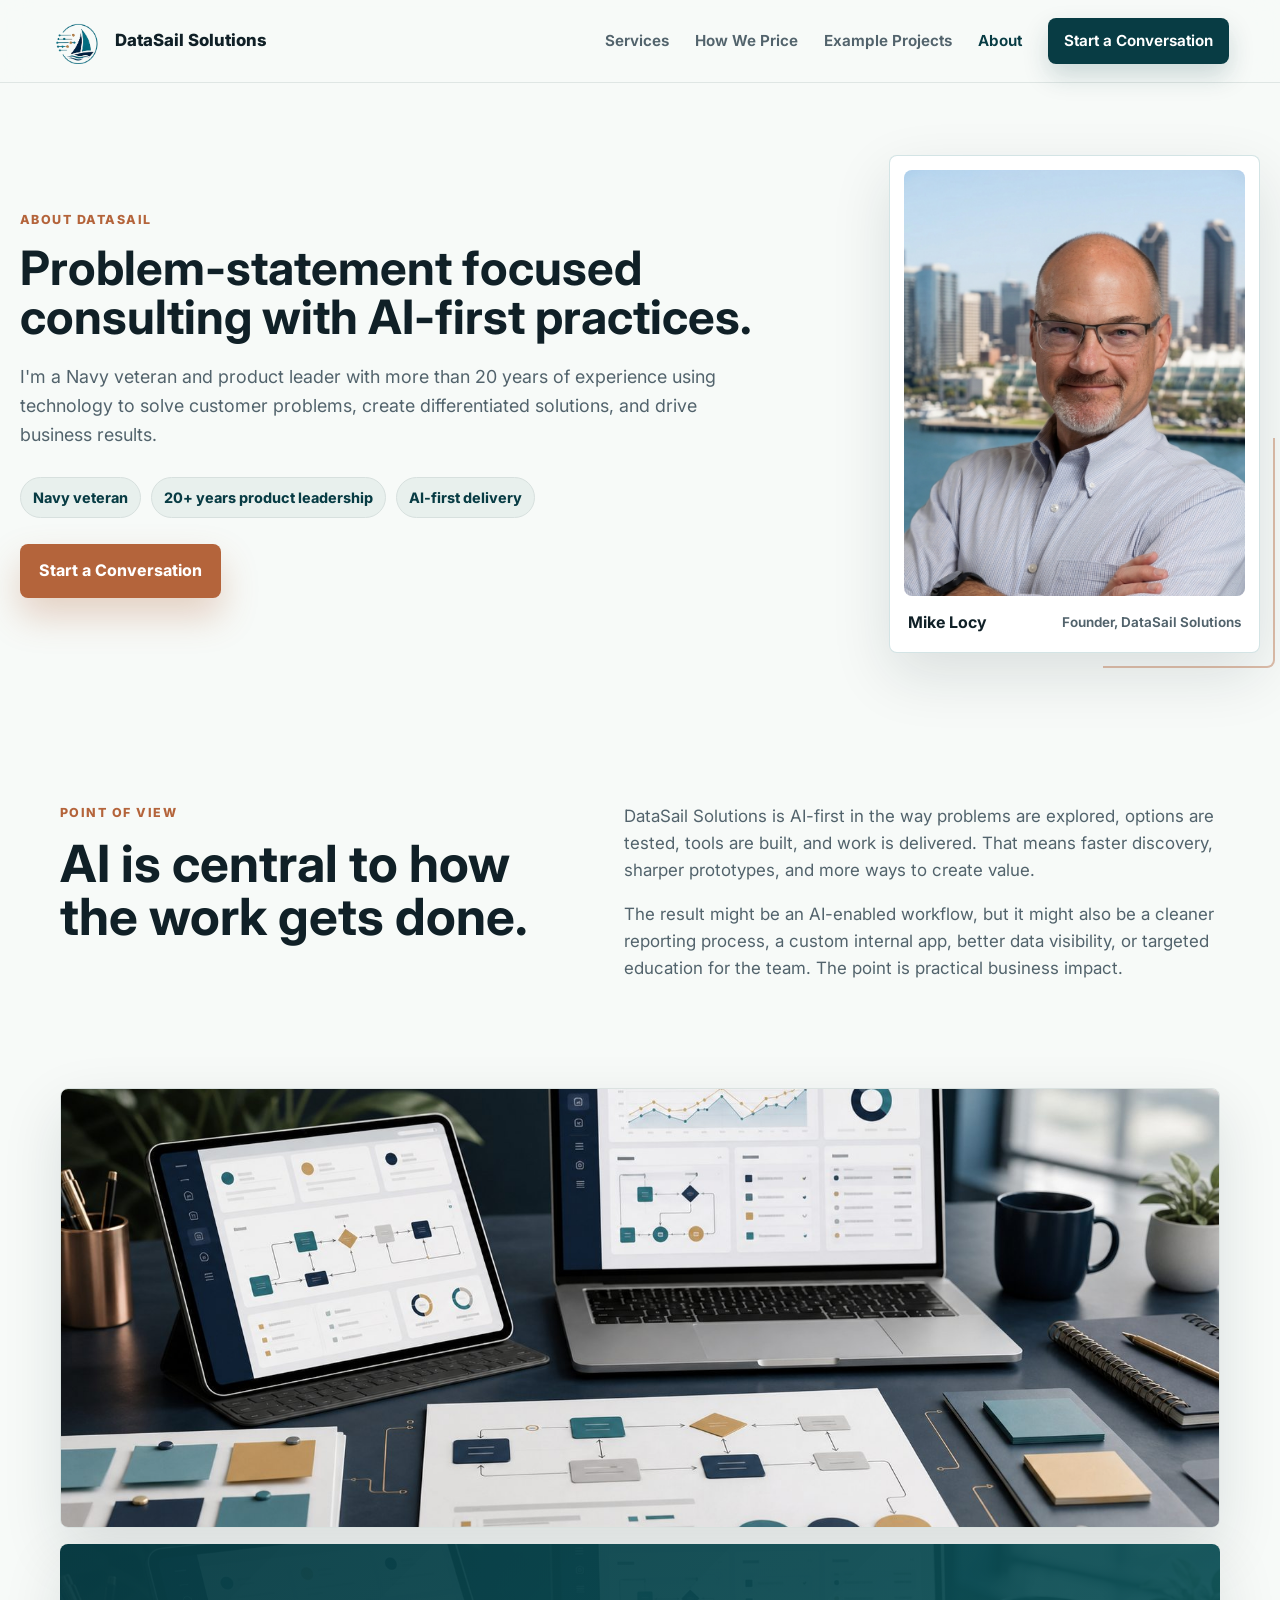
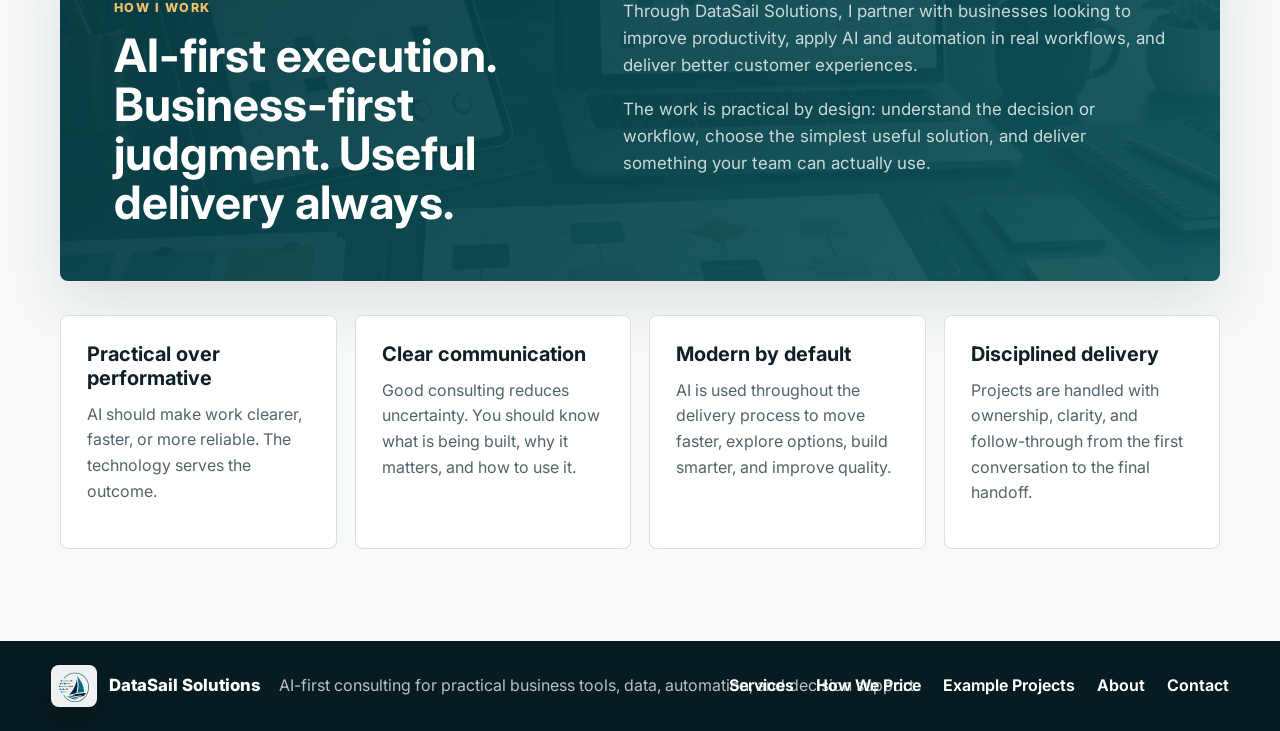
==== commit 9b894b4e: "Refine about page consulting positioning" ====
--- a/about.html
+++ b/about.html
@@ -4,7 +4,7 @@
   <meta charset="UTF-8">
   <meta name="viewport" content="width=device-width, initial-scale=1.0">
   <meta name="description" content="Learn about DataSail Solutions, an AI-first consulting practice led by Mike Locy and focused on practical business outcomes.">
-  <title>About | DataSail Solutions AI-First Consulting</title>
+  <title>About | DataSail Solutions Problem-Statement Focused Consulting</title>
   <link rel="preconnect" href="https://fonts.googleapis.com">
   <link rel="preconnect" href="https://fonts.gstatic.com" crossorigin>
   <link href="https://fonts.googleapis.com/css2?family=Inter:wght@400;500;600;700;800&display=swap" rel="stylesheet">
@@ -37,7 +37,7 @@
     <section class="page-hero about-hero">
       <div class="about-hero-copy">
         <p class="eyebrow">About DataSail</p>
-        <h1>AI-first consulting led by Mike Locy.</h1>
+        <h1>Problem-statement focused consulting with AI-first practices.</h1>
         <p>I'm a Navy veteran and product leader with more than 20 years of experience using technology to solve customer problems, create differentiated solutions, and drive business results.</p>
         <div class="about-hero-points" aria-label="Founder highlights">
           <span>Navy veteran</span>
--- a/css/styles.css
+++ b/css/styles.css
@@ -2113,6 +2113,25 @@
   justify-content: space-between;
   gap: 12px;
   padding: 24px 24px 0;
+}
+
+.project-card-title {
+  margin: 0;
+  min-width: 0;
+  color: var(--ink);
+  font-size: 1.42rem;
+  font-weight: 850;
+  letter-spacing: 0;
+  line-height: 1.16;
+}
+
+.project-card-live .project-card-title {
+  color: var(--white);
+  text-shadow: 0 8px 20px rgba(0, 0, 0, 0.24);
+}
+
+.project-card-quiet .project-card-title {
+  color: var(--ink);
 }
 
 .project-card-number,
@@ -2163,7 +2182,7 @@
 .project-card-visual {
   position: relative;
   min-height: 104px;
-  margin: 22px 24px 24px;
+  margin: 18px 24px 24px;
   padding: 18px;
   background: rgba(255, 255, 255, 0.1);
   border: 1px solid rgba(255, 255, 255, 0.18);
@@ -2269,15 +2288,8 @@
   object-position: center;
 }
 
-.project-card h3,
 .project-card p:not(.project-card-status) {
   padding-inline: 24px;
-}
-
-.project-card h3 {
-  margin-bottom: 12px;
-  font-size: 1.34rem;
-  line-height: 1.2;
 }
 
 .project-card p:not(.project-card-status) {
@@ -3862,6 +3874,11 @@
     line-height: 1.15;
   }
 
+  .project-card-title {
+    font-size: 1.28rem;
+    line-height: 1.16;
+  }
+
   .project-card-visual {
     min-height: 88px;
     margin: 20px 22px 22px;
@@ -3876,13 +3893,8 @@
     min-height: 52px;
   }
 
-  .project-card h3,
   .project-card p:not(.project-card-status) {
     padding-inline: 22px;
-  }
-
-  .project-card h3 {
-    font-size: 1.42rem;
   }
 
   .project-card-action {
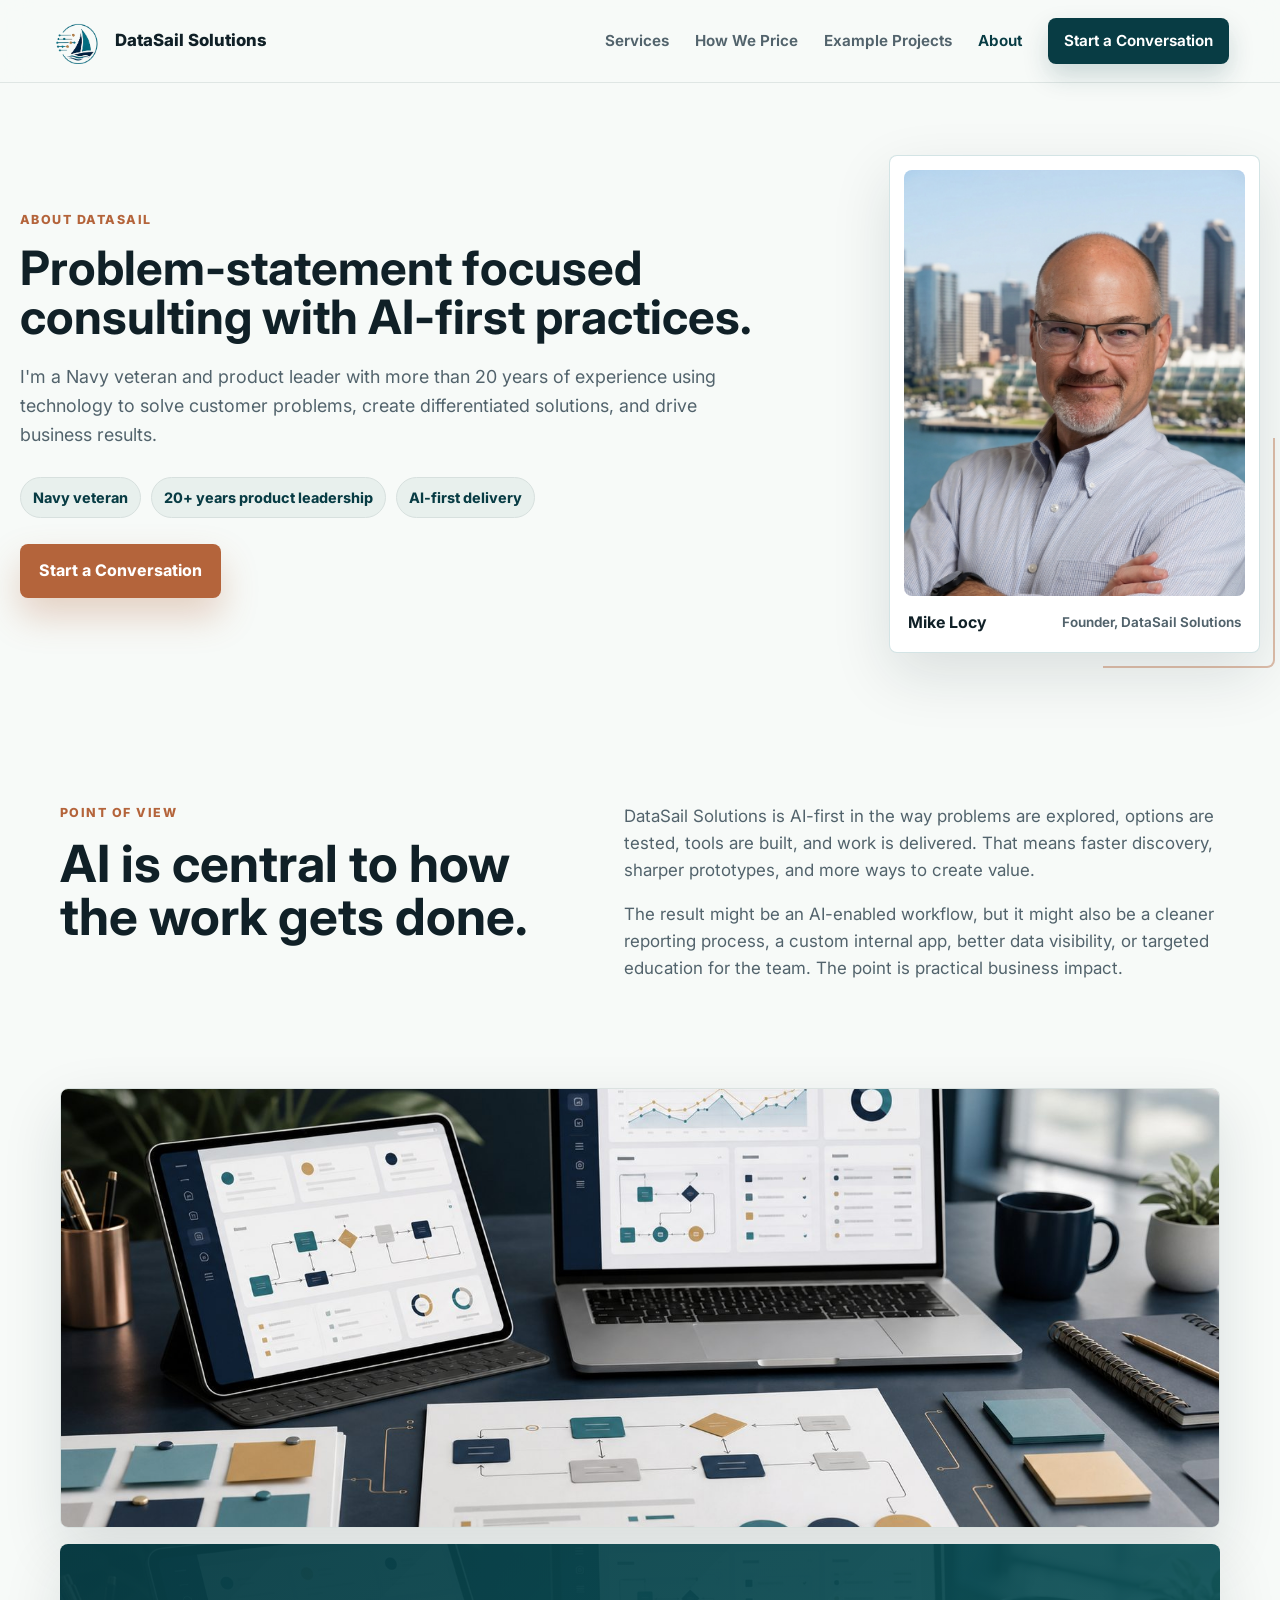
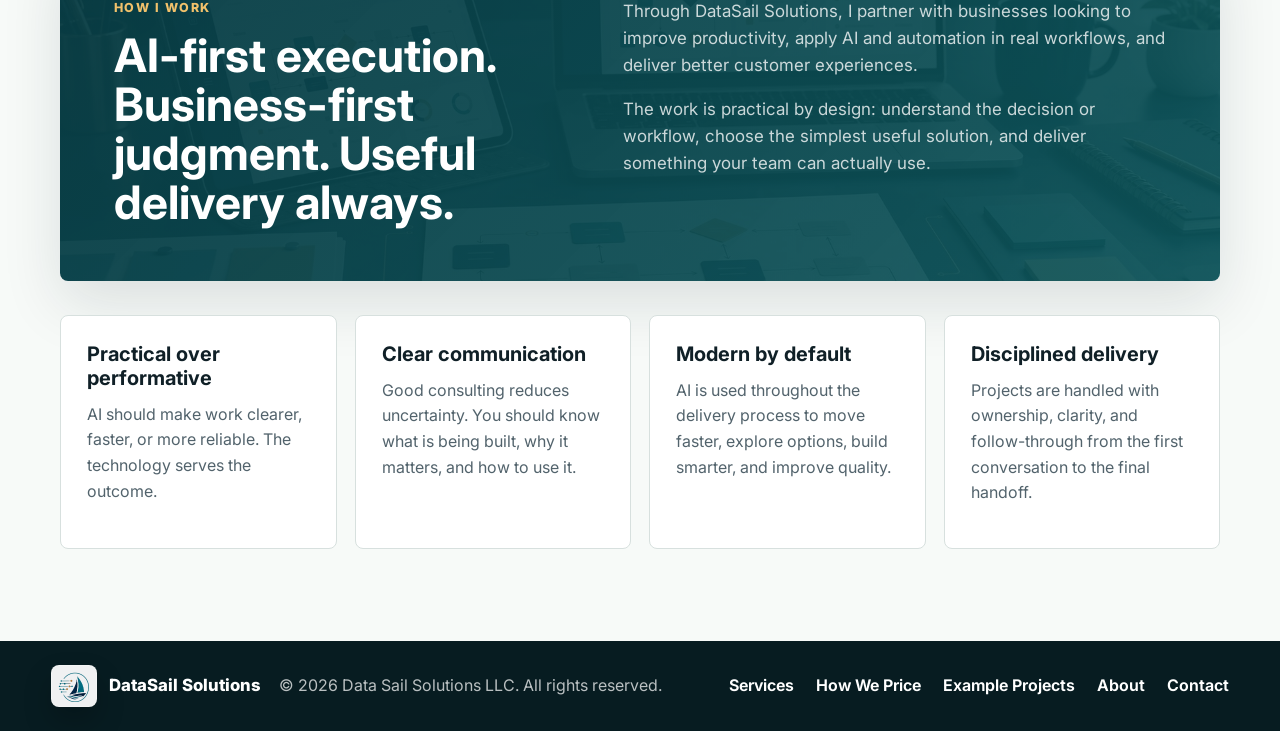
==== commit 9d54887c: "Add legal entity to footer" ====
--- a/about.html
+++ b/about.html
@@ -107,7 +107,7 @@
         <span class="footer-mark-chip"><img class="brand-mark-img" src="assets/datasail-mark-option-5.png" alt=""></span>
         <span class="brand-name">DataSail Solutions</span>
       </a>
-      <p>AI-first consulting for practical business tools, data, automation, and decision support.</p>
+      <p>&copy; 2026 Data Sail Solutions LLC. All rights reserved.</p>
     </div>
     <div class="footer-links">
       <a href="services.html">Services</a>
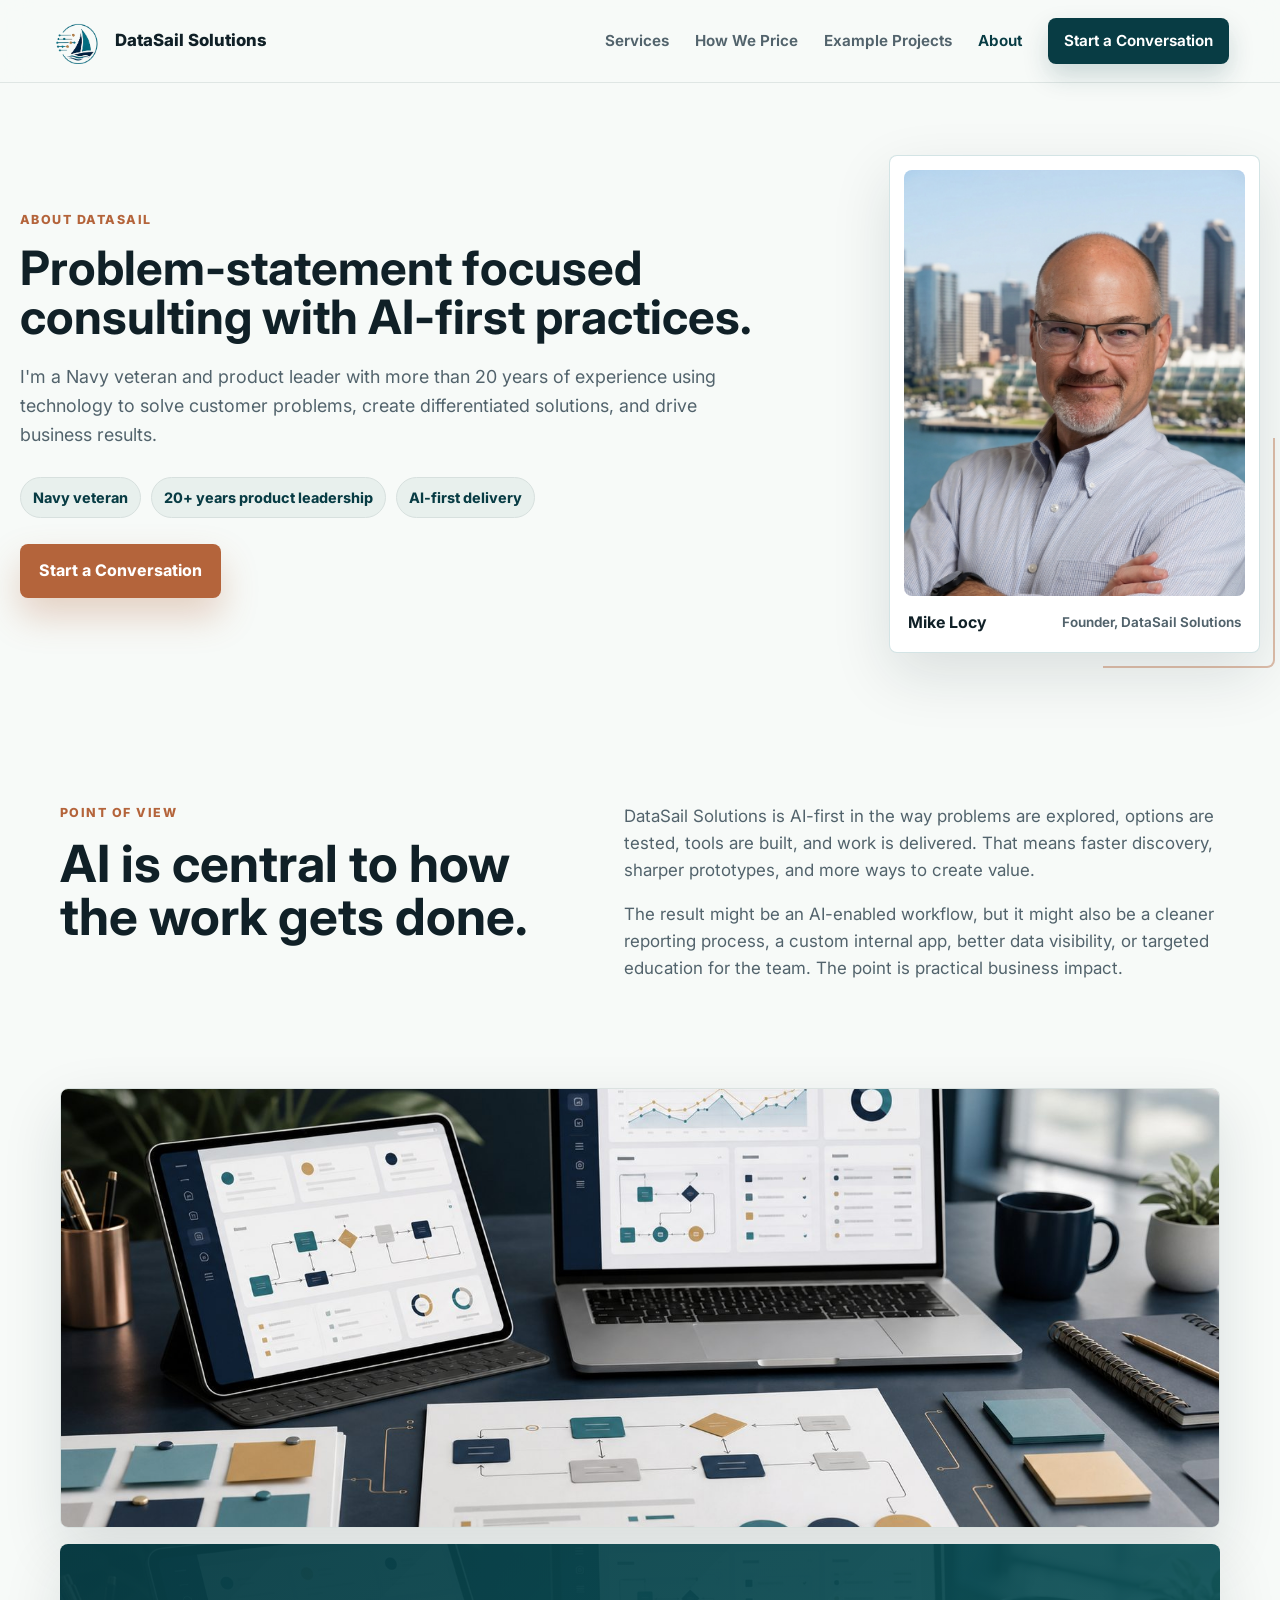
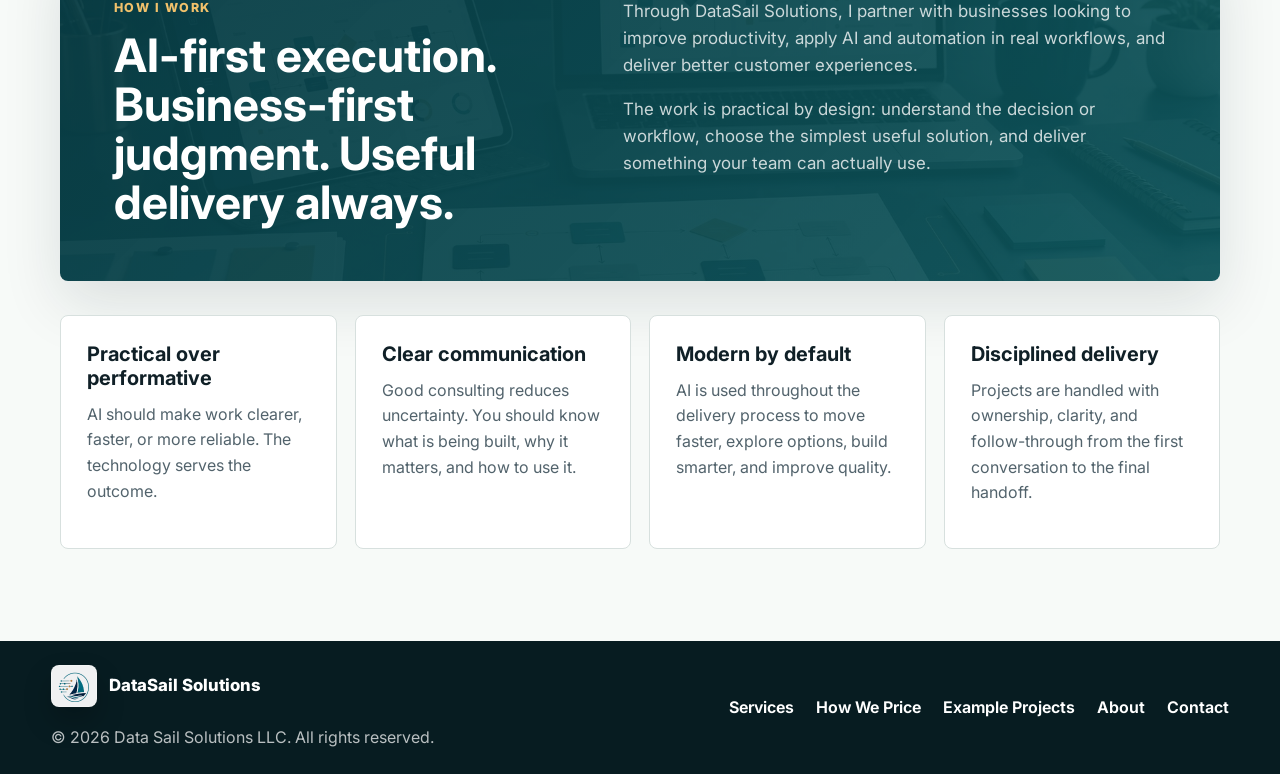
==== commit 792a180e: "Strengthen footer wrapping on mobile" ====
--- a/about.html
+++ b/about.html
@@ -10,7 +10,7 @@
   <link href="https://fonts.googleapis.com/css2?family=Inter:wght@400;500;600;700;800&display=swap" rel="stylesheet">
   <link rel="icon" type="image/png" sizes="32x32" href="assets/favicon-32.png">
   <link rel="apple-touch-icon" href="assets/apple-touch-icon.png">
-  <link rel="stylesheet" href="css/styles.css?v=20260608-ai-first">
+  <link rel="stylesheet" href="css/styles.css?v=20260616-footer-overlap-fix">
 </head>
 <body>
   <header class="site-header">
--- a/css/styles.css
+++ b/css/styles.css
@@ -3349,6 +3349,7 @@
   display: flex;
   align-items: center;
   justify-content: space-between;
+  flex-wrap: wrap;
   gap: 28px;
   padding: 24px clamp(20px, 4vw, 56px);
   color: rgba(255, 255, 255, 0.72);
@@ -3358,6 +3359,8 @@
 .site-footer > div:first-child {
   display: flex;
   align-items: center;
+  flex: 1 1 420px;
+  flex-wrap: wrap;
   min-width: 0;
   gap: 18px;
 }
@@ -3388,6 +3391,7 @@
 }
 
 .site-footer p {
+  flex: 1 1 260px;
   max-width: none;
   margin: 0;
   white-space: nowrap;
@@ -3397,11 +3401,39 @@
   display: flex;
   align-items: center;
   justify-content: flex-end;
-  flex-wrap: nowrap;
+  flex: 1 1 360px;
+  flex-wrap: wrap;
   gap: 22px;
   color: var(--white);
   font-weight: 650;
-  white-space: nowrap;
+  white-space: normal;
+}
+
+@media (max-width: 1200px) {
+  .site-footer {
+    align-items: flex-start;
+    flex-direction: column;
+    gap: 20px;
+  }
+
+  .site-footer > div:first-child {
+    align-items: flex-start;
+    flex-direction: column;
+    flex-basis: auto;
+    gap: 10px;
+    width: 100%;
+  }
+
+  .site-footer p {
+    max-width: 100%;
+    white-space: normal;
+  }
+
+  .footer-links {
+    flex-basis: auto;
+    justify-content: flex-start;
+    width: 100%;
+  }
 }
 
 @media (max-width: 980px) {
@@ -3682,10 +3714,18 @@
   .site-footer {
     align-items: flex-start;
     flex-direction: column;
-    gap: 18px;
+    gap: 20px;
+  }
+
+  .site-footer > div:first-child {
+    align-items: flex-start;
+    flex-direction: column;
+    gap: 10px;
+    width: 100%;
   }
 
   .site-footer p {
+    max-width: 100%;
     white-space: normal;
   }
 
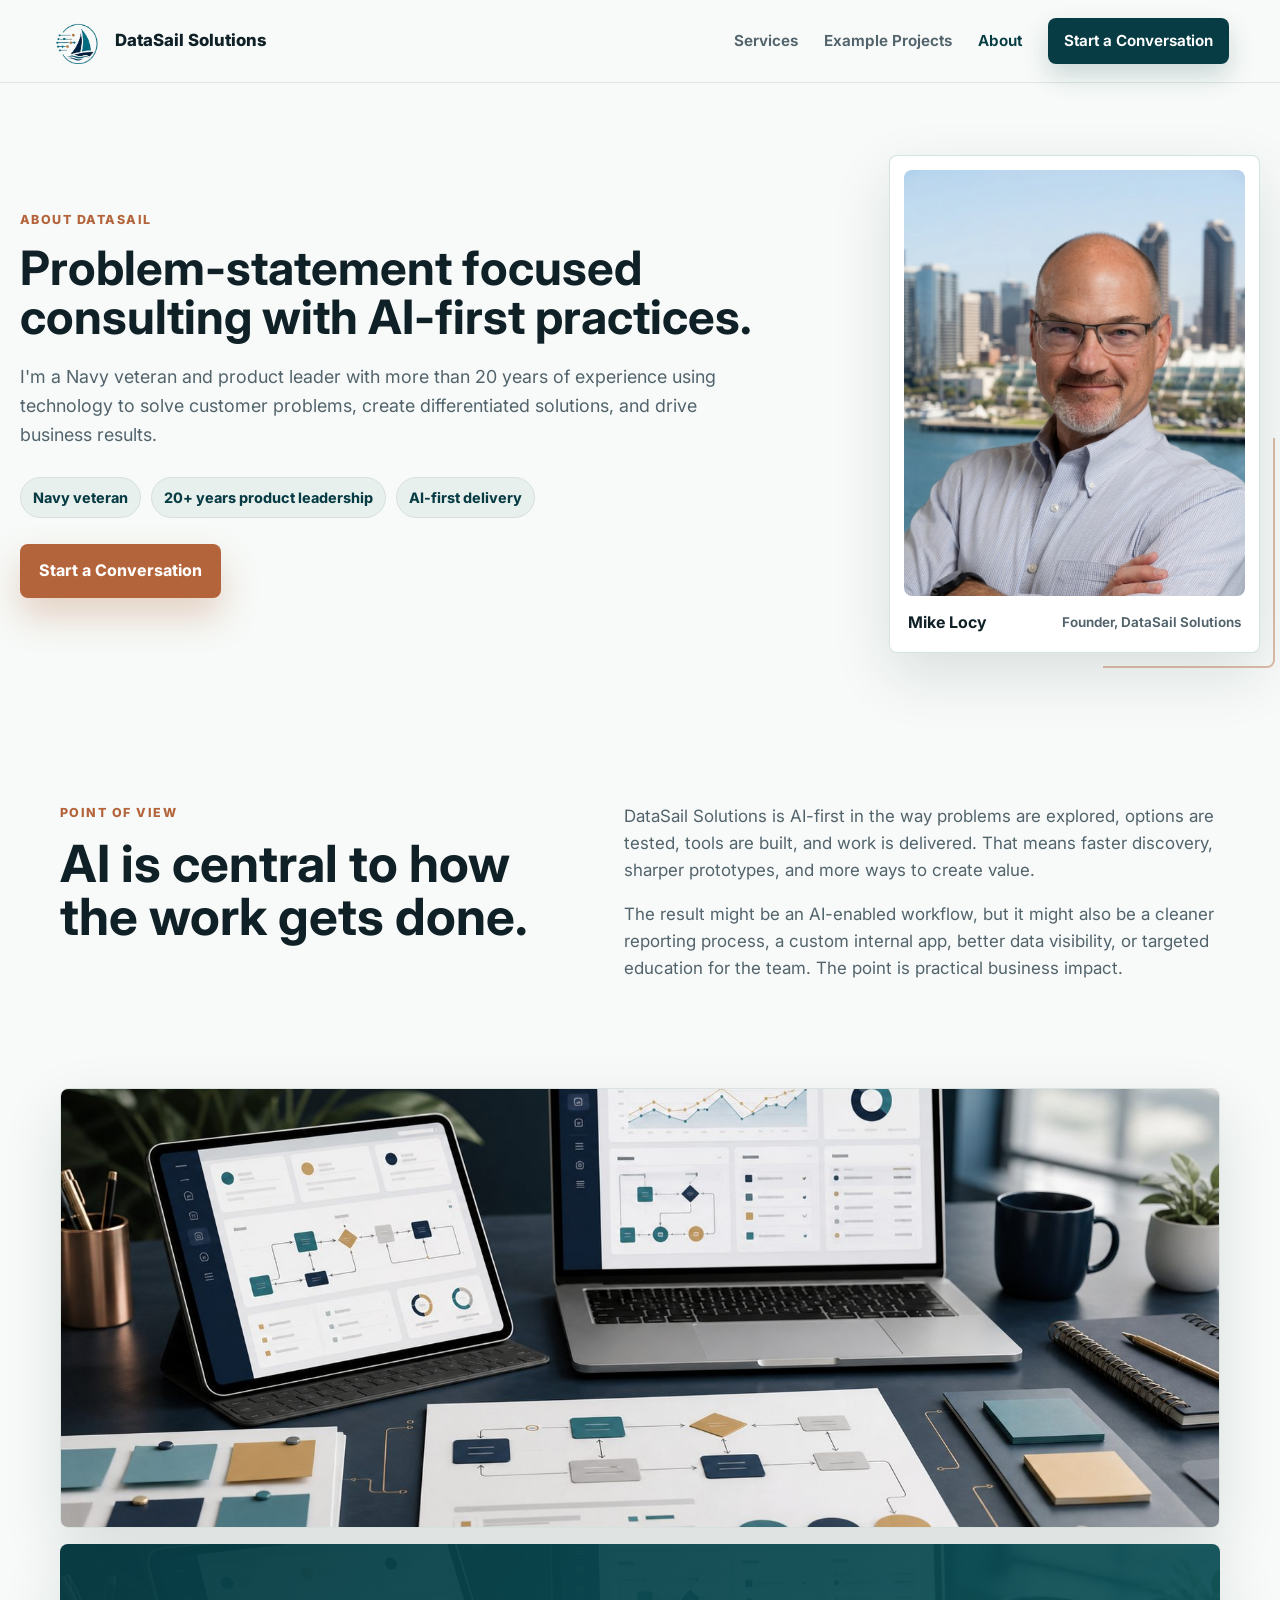
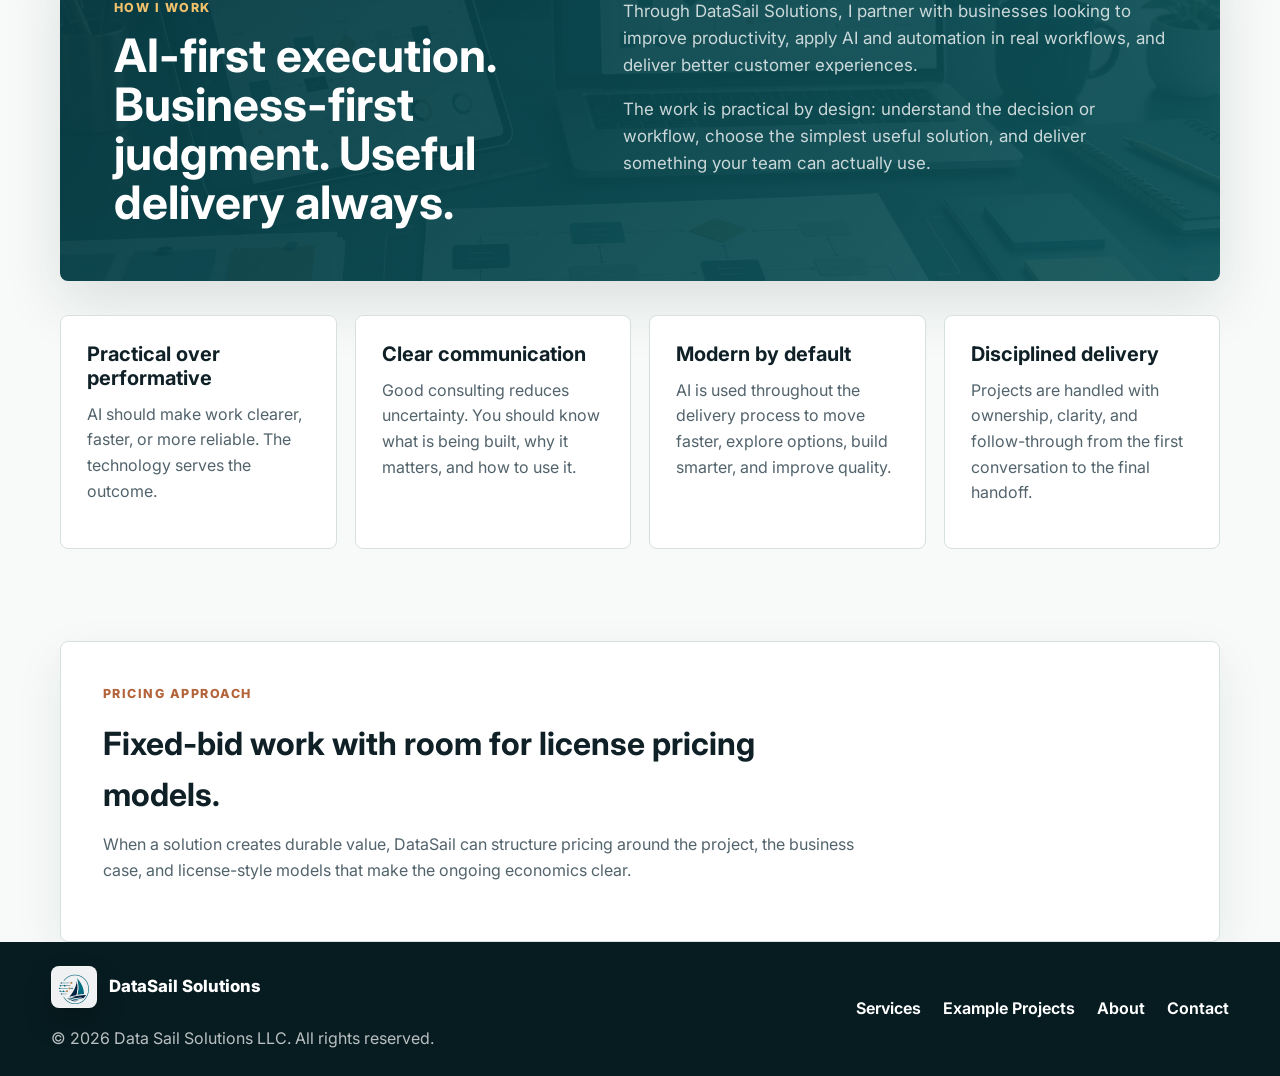
==== commit de3bd611: "Move pricing link to about page" ====
--- a/about.html
+++ b/about.html
@@ -10,7 +10,7 @@
   <link href="https://fonts.googleapis.com/css2?family=Inter:wght@400;500;600;700;800&display=swap" rel="stylesheet">
   <link rel="icon" type="image/png" sizes="32x32" href="assets/favicon-32.png">
   <link rel="apple-touch-icon" href="assets/apple-touch-icon.png">
-  <link rel="stylesheet" href="css/styles.css?v=20260616-footer-overlap-fix">
+  <link rel="stylesheet" href="css/styles.css?v=20260616-about-pricing-link">
 </head>
 <body>
   <header class="site-header">
@@ -26,7 +26,6 @@
     </button>
     <nav class="site-nav" id="site-nav">
       <a href="services.html">Services</a>
-      <a href="pricing.html">How We Price</a>
       <a href="projects.html">Example Projects</a>
       <a aria-current="page" href="about.html">About</a>
       <a class="nav-cta" href="contact.html">Start a Conversation</a>
@@ -99,6 +98,15 @@
         <p>Projects are handled with ownership, clarity, and follow-through from the first conversation to the final handoff.</p>
       </article>
     </section>
+
+    <section class="section about-pricing-link">
+      <div>
+        <p class="section-kicker">Pricing approach</p>
+        <h2>Fixed-bid work with room for license pricing models.</h2>
+        <p>When a solution creates durable value, DataSail can structure pricing around the project, the business case, and license-style models that make the ongoing economics clear.</p>
+      </div>
+      <a class="button secondary" href="pricing.html">How We Price</a>
+    </section>
   </main>
 
   <footer class="site-footer">
@@ -111,7 +119,6 @@
     </div>
     <div class="footer-links">
       <a href="services.html">Services</a>
-      <a href="pricing.html">How We Price</a>
       <a href="projects.html">Example Projects</a>
       <a href="about.html">About</a>
       <a href="contact.html">Contact</a>
--- a/css/styles.css
+++ b/css/styles.css
@@ -1879,6 +1879,29 @@
 
 .about-founder-band .prose {
   color: rgba(255, 255, 255, 0.78);
+}
+
+.about-pricing-link {
+  display: flex;
+  align-items: center;
+  justify-content: space-between;
+  gap: 28px;
+  padding: clamp(28px, 4vw, 42px);
+  background: var(--white);
+  border: 1px solid var(--line);
+  border-radius: 8px;
+  box-shadow: 0 18px 48px rgba(16, 32, 39, 0.08);
+}
+
+.about-pricing-link h2 {
+  max-width: 760px;
+  margin-bottom: 12px;
+  font-size: clamp(1.7rem, 2.5vw, 2.5rem);
+}
+
+.about-pricing-link p:not(.section-kicker) {
+  max-width: 760px;
+  color: var(--muted);
 }
 
 .construction-panel {
@@ -3413,24 +3436,25 @@
   .site-footer {
     align-items: flex-start;
     flex-direction: column;
-    gap: 20px;
+    gap: 14px;
   }
 
   .site-footer > div:first-child {
     align-items: flex-start;
     flex-direction: column;
-    flex-basis: auto;
+    flex: 0 0 auto;
     gap: 10px;
     width: 100%;
   }
 
   .site-footer p {
+    flex: 0 0 auto;
     max-width: 100%;
     white-space: normal;
   }
 
   .footer-links {
-    flex-basis: auto;
+    flex: 0 0 auto;
     justify-content: flex-start;
     width: 100%;
   }
@@ -3526,6 +3550,7 @@
   .contact-hero,
   .about-hero,
   .about-founder-band,
+  .about-pricing-link,
   .case-hero,
   .case-brief,
   .case-summary-grid,
@@ -3629,6 +3654,11 @@
     margin: 18px 0 18px;
   }
 
+  .about-pricing-link {
+    align-items: flex-start;
+    padding: 28px 24px;
+  }
+
   .about-hero-photo {
     order: -1;
     display: grid;
@@ -3714,22 +3744,25 @@
   .site-footer {
     align-items: flex-start;
     flex-direction: column;
-    gap: 20px;
+    gap: 14px;
   }
 
   .site-footer > div:first-child {
     align-items: flex-start;
     flex-direction: column;
+    flex: 0 0 auto;
     gap: 10px;
     width: 100%;
   }
 
   .site-footer p {
+    flex: 0 0 auto;
     max-width: 100%;
     white-space: normal;
   }
 
   .footer-links {
+    flex: 0 0 auto;
     flex-wrap: wrap;
     justify-content: flex-start;
   }
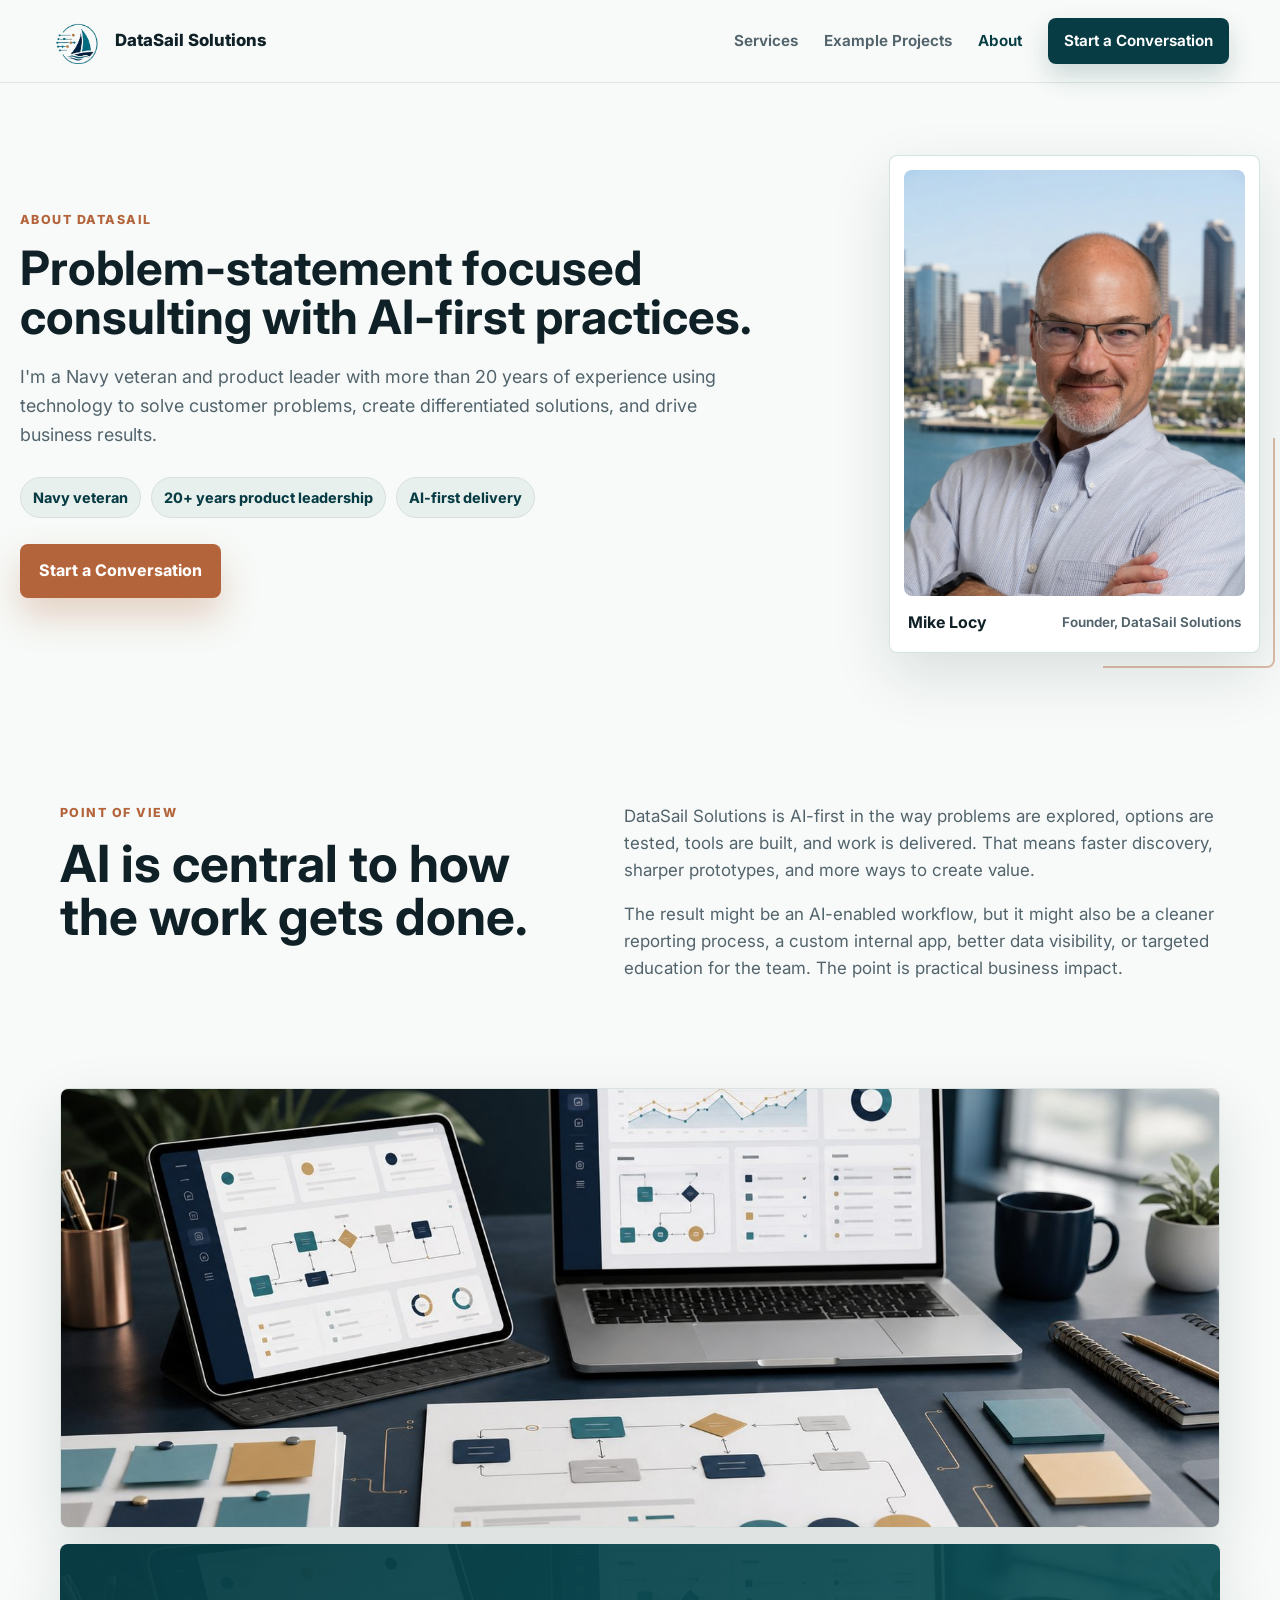
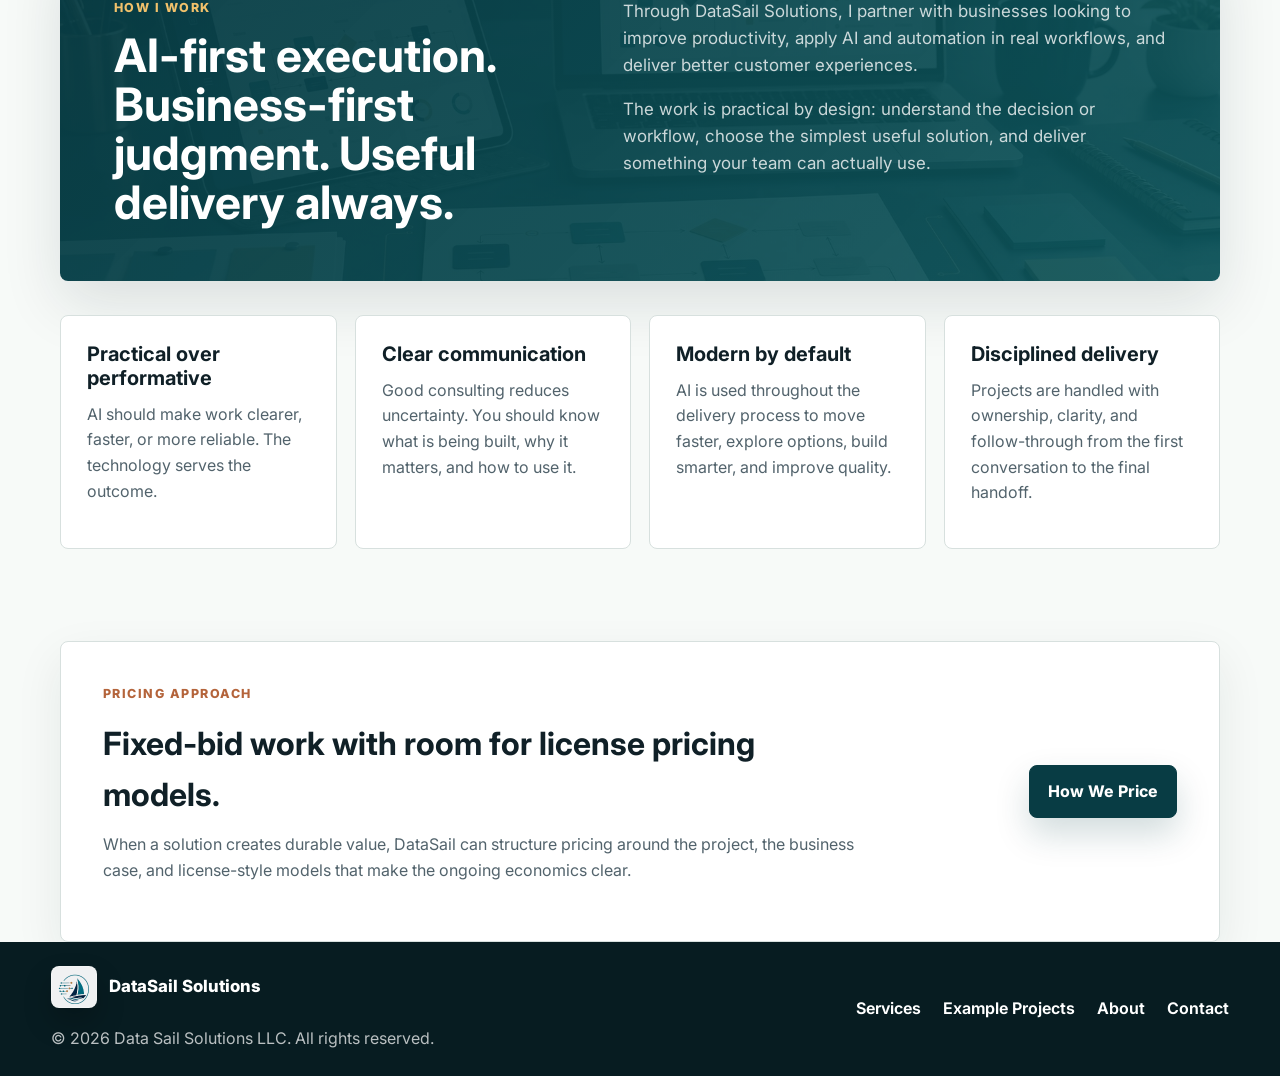
==== commit 3e526d5f: "Show pricing link in about callout" ====
--- a/about.html
+++ b/about.html
@@ -10,7 +10,7 @@
   <link href="https://fonts.googleapis.com/css2?family=Inter:wght@400;500;600;700;800&display=swap" rel="stylesheet">
   <link rel="icon" type="image/png" sizes="32x32" href="assets/favicon-32.png">
   <link rel="apple-touch-icon" href="assets/apple-touch-icon.png">
-  <link rel="stylesheet" href="css/styles.css?v=20260616-about-pricing-link">
+  <link rel="stylesheet" href="css/styles.css?v=20260616-about-pricing-button">
 </head>
 <body>
   <header class="site-header">
--- a/css/styles.css
+++ b/css/styles.css
@@ -1902,6 +1902,14 @@
 .about-pricing-link p:not(.section-kicker) {
   max-width: 760px;
   color: var(--muted);
+}
+
+.about-pricing-link .button {
+  flex: 0 0 auto;
+  color: var(--white);
+  background: var(--teal-dark);
+  border-color: var(--teal-dark);
+  box-shadow: 0 16px 34px rgba(8, 60, 68, 0.18);
 }
 
 .construction-panel {
